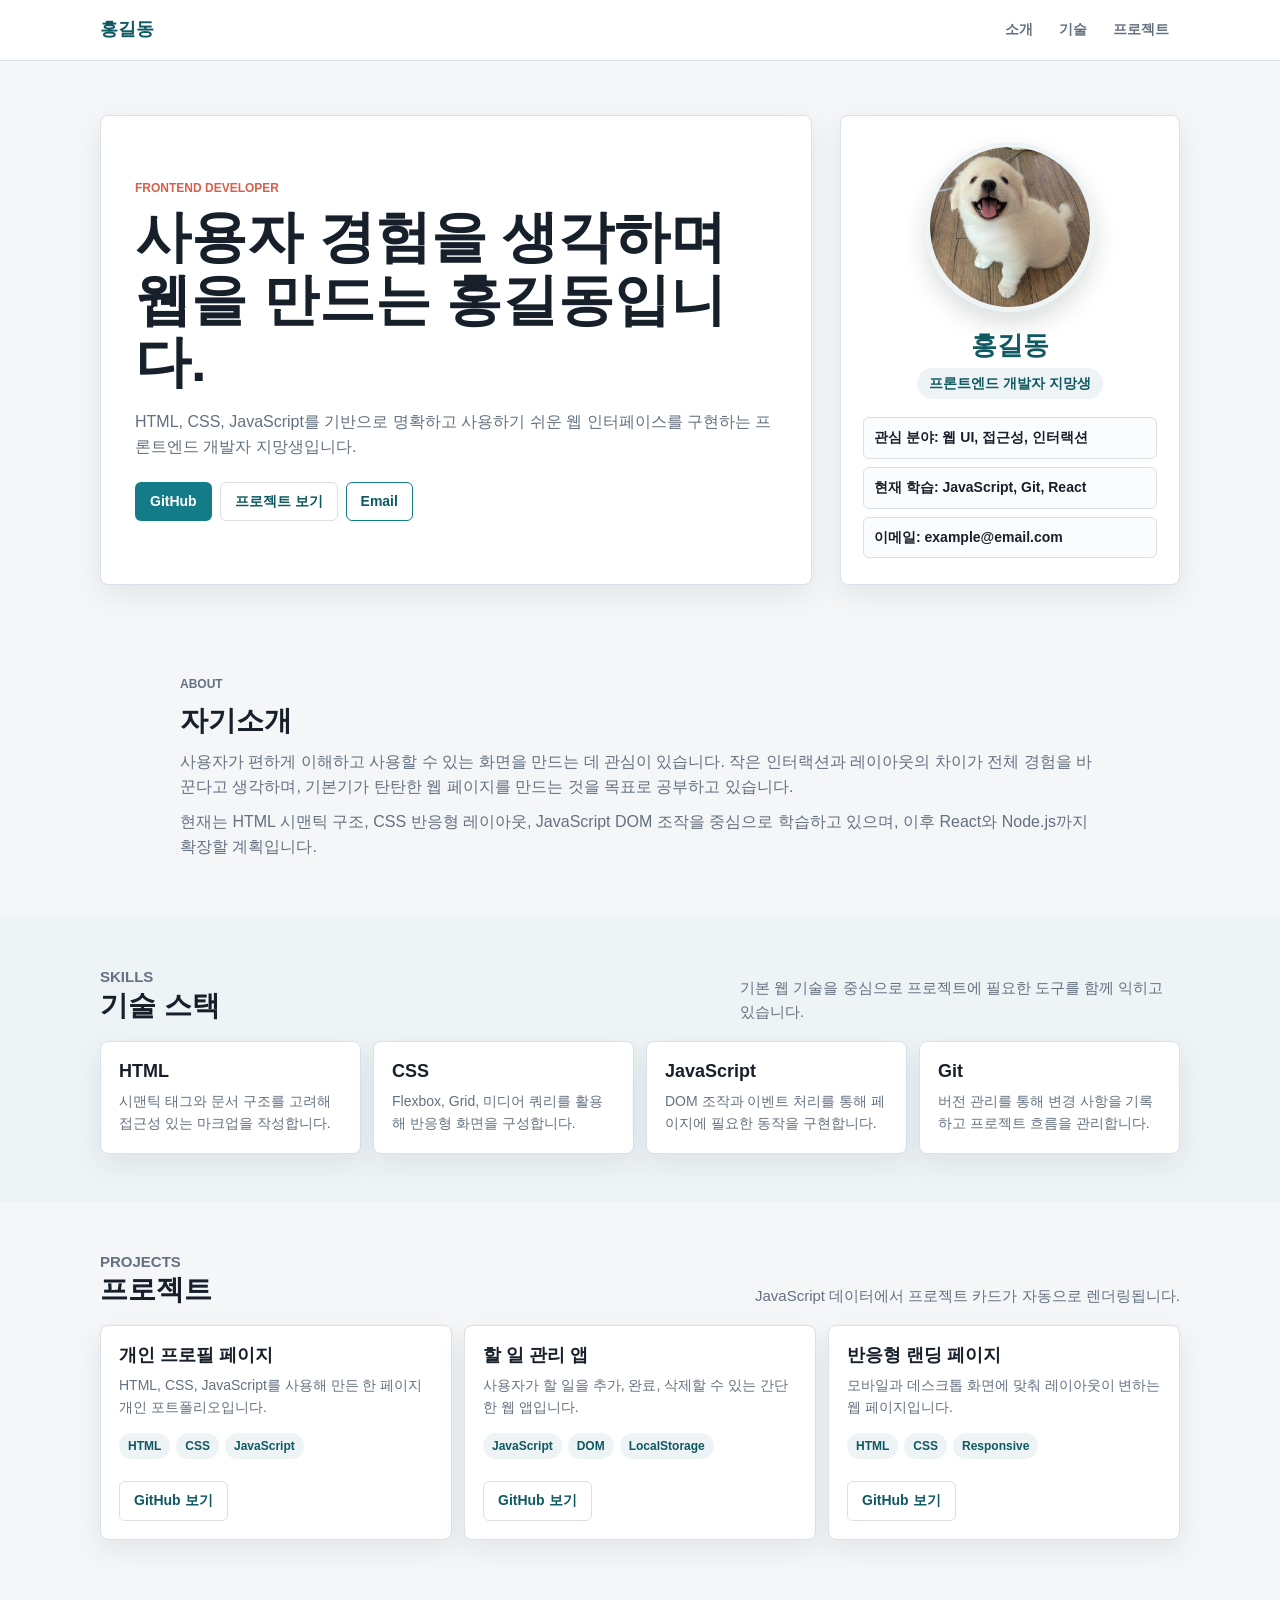
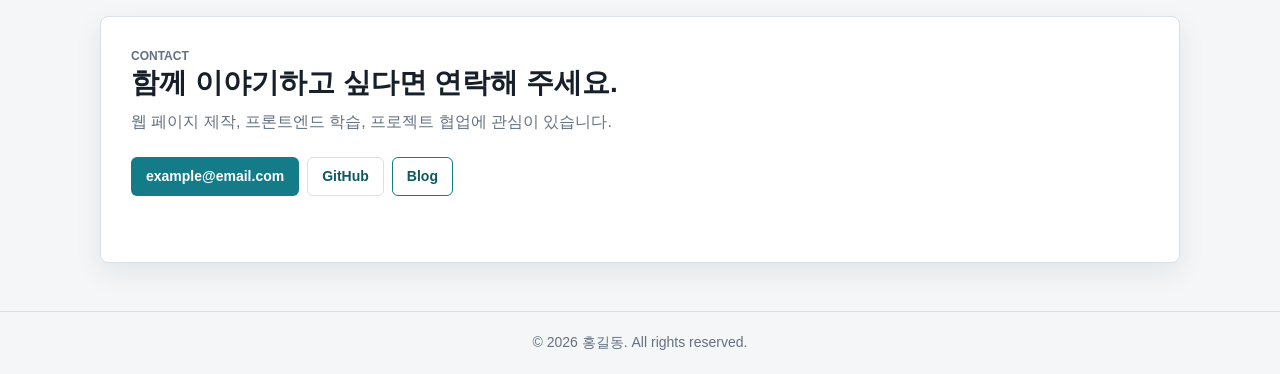
==== index.html @ 6e8247d8 "Move frontend files to root for GitHub Pages" ====
<!DOCTYPE html>
<html lang="ko">
  <head>
    <meta charset="UTF-8" />
    <meta name="viewport" content="width=device-width, initial-scale=1.0" />
    <title>홍길동 | 개인 프로필</title>
    <link rel="stylesheet" href="css/style.css" />
  </head>
  <body>
    <header class="site-header">
      <div class="container header-inner">
        <a class="logo" href="index.html" aria-label="홈으로 이동">홍길동</a>
        <button class="menu-toggle" type="button" aria-label="메뉴 열기" aria-expanded="false">
          <span></span>
          <span></span>
          <span></span>
        </button>
        <nav class="site-nav" aria-label="주요 메뉴">
          <a href="about.html">소개</a>
          <a href="skills.html">기술</a>
          <a href="projects.html">프로젝트</a>
        </nav>
      </div>
    </header>

    <main id="home">
      <section class="hero section">
        <div class="container hero-grid">
          <div class="hero-content">
            <p class="eyebrow">Frontend Developer</p>
            <h1>사용자 경험을 생각하며 웹을 만드는 홍길동입니다.</h1>
            <p class="hero-description">
              HTML, CSS, JavaScript를 기반으로 명확하고 사용하기 쉬운 웹 인터페이스를 구현하는
              프론트엔드 개발자 지망생입니다.
            </p>
            <div class="hero-actions">
              <a class="button primary" href="https://github.com/example" target="_blank" rel="noreferrer">GitHub</a>
              <a class="button secondary" href="projects.html">프로젝트 보기</a>
              <a class="button ghost" href="mailto:example@email.com">Email</a>
            </div>
          </div>

          <div class="profile-card" aria-label="프로필 요약">
            <img class="profile-image" src="assets/images/images.jfif" alt="홍길동 프로필 사진" />
            <h2>홍길동</h2>
            <p>프론트엔드 개발자 지망생</p>
            <ul class="profile-meta">
              <li>관심 분야: 웹 UI, 접근성, 인터랙션</li>
              <li>현재 학습: JavaScript, Git, React</li>
              <li>이메일: example@email.com</li>
            </ul>
          </div>
        </div>
      </section>

      <section id="about" class="section">
        <div class="container narrow">
          <p class="section-label">About</p>
          <h2>자기소개</h2>
          <p>
            사용자가 편하게 이해하고 사용할 수 있는 화면을 만드는 데 관심이 있습니다. 작은
            인터랙션과 레이아웃의 차이가 전체 경험을 바꾼다고 생각하며, 기본기가 탄탄한 웹
            페이지를 만드는 것을 목표로 공부하고 있습니다.
          </p>
          <p>
            현재는 HTML 시맨틱 구조, CSS 반응형 레이아웃, JavaScript DOM 조작을 중심으로
            학습하고 있으며, 이후 React와 Node.js까지 확장할 계획입니다.
          </p>
        </div>
      </section>

      <section id="skills" class="section muted">
        <div class="container">
          <div class="section-heading">
            <div>
              <p class="section-label">Skills</p>
              <h2>기술 스택</h2>
            </div>
            <p>기본 웹 기술을 중심으로 프로젝트에 필요한 도구를 함께 익히고 있습니다.</p>
          </div>
          <div class="skill-grid">
            <article class="skill-card">
              <h3>HTML</h3>
              <p>시맨틱 태그와 문서 구조를 고려해 접근성 있는 마크업을 작성합니다.</p>
            </article>
            <article class="skill-card">
              <h3>CSS</h3>
              <p>Flexbox, Grid, 미디어 쿼리를 활용해 반응형 화면을 구성합니다.</p>
            </article>
            <article class="skill-card">
              <h3>JavaScript</h3>
              <p>DOM 조작과 이벤트 처리를 통해 페이지에 필요한 동작을 구현합니다.</p>
            </article>
            <article class="skill-card">
              <h3>Git</h3>
              <p>버전 관리를 통해 변경 사항을 기록하고 프로젝트 흐름을 관리합니다.</p>
            </article>
          </div>
        </div>
      </section>

      <section id="projects" class="section">
        <div class="container">
          <div class="section-heading">
            <div>
              <p class="section-label">Projects</p>
              <h2>프로젝트</h2>
            </div>
            <p>JavaScript 데이터에서 프로젝트 카드가 자동으로 렌더링됩니다.</p>
          </div>
          <div id="project-list" class="project-grid" aria-live="polite"></div>
        </div>
      </section>

      <section id="contact" class="section contact-section">
        <div class="container contact-box">
          <p class="section-label">Contact</p>
          <h2>함께 이야기하고 싶다면 연락해 주세요.</h2>
          <p>웹 페이지 제작, 프론트엔드 학습, 프로젝트 협업에 관심이 있습니다.</p>
          <div class="contact-actions">
            <a class="button primary" href="mailto:example@email.com" data-contact="email">example@email.com</a>
            <a class="button secondary" href="https://github.com/example" target="_blank" rel="noreferrer">GitHub</a>
            <a class="button ghost" href="https://example.com" target="_blank" rel="noreferrer">Blog</a>
          </div>
          <p id="contact-message" class="contact-message" role="status"></p>
        </div>
      </section>
    </main>

    <footer class="site-footer">
      <div class="container">
        <p>&copy; 2026 홍길동. All rights reserved.</p>
      </div>
    </footer>

    <script src="js/main.js"></script>
  </body>
</html>
---- css/style.css ----
:root {
  --bg: #f4f6f8;
  --surface: #ffffff;
  --surface-soft: #eef3f6;
  --text: #17202a;
  --muted: #647180;
  --line: #d9e0e7;
  --primary: #147c89;
  --primary-dark: #0f5962;
  --accent: #d85f49;
  --shadow: 0 10px 28px rgba(23, 32, 42, 0.08);
}

* {
  box-sizing: border-box;
}

html {
  scroll-behavior: smooth;
}

body {
  margin: 0;
  background: var(--bg);
  color: var(--text);
  font-family: Arial, "Noto Sans KR", sans-serif;
  line-height: 1.55;
}

a {
  color: inherit;
  text-decoration: none;
}

img {
  display: block;
  max-width: 100%;
}

h1,
h2,
h3,
p {
  margin-top: 0;
  overflow-wrap: break-word;
}

.container {
  width: min(1080px, calc(100% - 32px));
  margin: 0 auto;
}

.narrow {
  max-width: 920px;
}

.section {
  padding: 48px 0;
  scroll-margin-top: 76px;
}

.site-header {
  position: sticky;
  top: 0;
  z-index: 10;
  background: rgba(255, 255, 255, 0.95);
  border-bottom: 1px solid var(--line);
  backdrop-filter: blur(12px);
}

.header-inner {
  display: flex;
  align-items: center;
  justify-content: space-between;
  min-height: 60px;
}

.logo {
  color: var(--primary-dark);
  font-size: 18px;
  font-weight: 900;
}

.site-nav {
  display: flex;
  align-items: center;
  gap: 4px;
}

.site-nav a {
  border-radius: 6px;
  color: var(--muted);
  font-size: 14px;
  font-weight: 800;
  padding: 8px 11px;
  transition: background 0.2s ease, color 0.2s ease;
}

.site-nav a:hover,
.site-nav a:focus-visible,
.site-nav a.active {
  background: var(--surface-soft);
  color: var(--primary-dark);
}

.menu-toggle {
  display: none;
  width: 38px;
  height: 38px;
  border: 1px solid var(--line);
  border-radius: 6px;
  background: var(--surface);
  cursor: pointer;
}

.menu-toggle span {
  display: block;
  width: 18px;
  height: 2px;
  margin: 4px auto;
  background: var(--text);
}

.hero {
  padding: 54px 0 42px;
}

.page-hero {
  padding: 42px 0 28px;
}

.hero-grid {
  display: grid;
  grid-template-columns: minmax(0, 1.35fr) 340px;
  gap: 28px;
  align-items: stretch;
}

.hero-content,
.profile-card,
.skill-card,
.project-card,
.contact-box {
  background: var(--surface);
  border: 1px solid var(--line);
  border-radius: 8px;
  box-shadow: var(--shadow);
}

.hero-content {
  display: flex;
  flex-direction: column;
  justify-content: center;
  padding: 34px;
}

.page-grid {
  display: grid;
  grid-template-columns: minmax(0, 1fr) 320px;
  gap: 20px;
  align-items: stretch;
}

.page-panel {
  background: var(--surface);
  border: 1px solid var(--line);
  border-radius: 8px;
  box-shadow: var(--shadow);
  padding: 30px;
}

.page-panel h1 {
  max-width: 820px;
}

.page-panel p:last-child {
  margin-bottom: 0;
  color: var(--muted);
}

.eyebrow,
.section-label {
  margin-bottom: 8px;
  color: var(--accent);
  font-size: 12px;
  font-weight: 900;
  letter-spacing: 0;
  text-transform: uppercase;
}

h1 {
  max-width: 720px;
  margin-bottom: 16px;
  font-size: clamp(34px, 5vw, 56px);
  line-height: 1.12;
}

h2 {
  margin-bottom: 12px;
  font-size: 28px;
  line-height: 1.22;
}

h3 {
  margin-bottom: 8px;
  font-size: 18px;
  line-height: 1.3;
}

.hero-description {
  max-width: 680px;
  margin-bottom: 0;
  color: var(--muted);
  font-size: 16px;
}

.hero-actions,
.contact-actions {
  display: flex;
  flex-wrap: wrap;
  gap: 8px;
  margin-top: 22px;
}

.button {
  display: inline-flex;
  align-items: center;
  justify-content: center;
  min-height: 38px;
  border: 1px solid transparent;
  border-radius: 6px;
  font-size: 14px;
  font-weight: 900;
  padding: 8px 14px;
  transition: transform 0.2s ease, background 0.2s ease, border-color 0.2s ease;
}

.button:hover,
.button:focus-visible {
  transform: translateY(-1px);
}

.button.primary {
  background: var(--primary);
  color: #ffffff;
}

.button.primary:hover,
.button.primary:focus-visible {
  background: var(--primary-dark);
}

.button.secondary {
  background: var(--surface);
  border-color: var(--line);
  color: var(--primary-dark);
}

.button.ghost {
  background: transparent;
  border-color: var(--primary);
  color: var(--primary-dark);
}

.profile-card {
  display: flex;
  flex-direction: column;
  align-items: center;
  justify-content: center;
  padding: 26px 22px;
  text-align: center;
}

.profile-image {
  width: 170px;
  height: 170px;
  margin: 0 auto 18px;
  border: 5px solid var(--surface-soft);
  border-radius: 50%;
  box-shadow: 0 12px 24px rgba(23, 32, 42, 0.15);
  object-fit: cover;
}

.profile-card h2 {
  margin-bottom: 6px;
  color: var(--primary-dark);
  font-size: 26px;
}

.profile-card > p {
  display: inline-flex;
  align-items: center;
  justify-content: center;
  min-height: 30px;
  margin-bottom: 18px;
  border-radius: 999px;
  background: var(--surface-soft);
  color: var(--primary-dark);
  font-size: 14px;
  font-weight: 900;
  padding: 5px 12px;
}

.profile-meta {
  display: grid;
  width: 100%;
  gap: 8px;
  margin: 0;
  padding: 0;
  list-style: none;
  text-align: left;
}

.profile-meta li {
  border: 1px solid var(--line);
  border-radius: 6px;
  background: #fbfcfd;
  color: var(--text);
  font-size: 14px;
  font-weight: 700;
  padding: 9px 10px;
}

.narrow p,
.skill-card p,
.project-card p,
.section-heading p,
.contact-box p {
  color: var(--muted);
}

.narrow p {
  margin-bottom: 10px;
}

.muted {
  background: var(--surface-soft);
}

.section-heading {
  display: flex;
  align-items: end;
  justify-content: space-between;
  gap: 20px;
  margin-bottom: 18px;
}

.section-heading h2 {
  margin-bottom: 0;
}

.section-heading p {
  max-width: 440px;
  margin-bottom: 0;
  font-size: 15px;
}

.skill-grid,
.project-grid {
  display: grid;
  gap: 12px;
}

.content-list {
  display: grid;
  gap: 12px;
}

.skill-grid {
  grid-template-columns: repeat(4, minmax(0, 1fr));
}

.project-grid {
  grid-template-columns: repeat(3, minmax(0, 1fr));
}

.skill-card,
.project-card {
  padding: 18px;
  transition: transform 0.2s ease, border-color 0.2s ease;
}

.skill-card:hover,
.project-card:hover {
  border-color: rgba(20, 124, 137, 0.42);
  transform: translateY(-2px);
}

.skill-card p,
.project-card p {
  margin-bottom: 0;
  font-size: 14px;
}

.project-card {
  display: flex;
  flex-direction: column;
  min-height: 215px;
}

.project-tags {
  display: flex;
  flex-wrap: wrap;
  gap: 6px;
  margin: 14px 0 18px;
  padding: 0;
  list-style: none;
}

.project-tags li {
  border-radius: 999px;
  background: var(--surface-soft);
  color: var(--primary-dark);
  font-size: 12px;
  font-weight: 900;
  padding: 4px 9px;
}

.project-card .button {
  align-self: flex-start;
  margin-top: auto;
}

.contact-section {
  padding-top: 28px;
}

.contact-box {
  padding: 30px;
}

.contact-box h2 {
  max-width: 720px;
  margin-bottom: 10px;
}

.contact-box p {
  margin-bottom: 0;
}

.contact-message {
  min-height: 22px;
  margin: 14px 0 0;
  color: var(--primary-dark);
  font-weight: 900;
}

.site-footer {
  border-top: 1px solid var(--line);
  padding: 20px 0;
  color: var(--muted);
  font-size: 14px;
  text-align: center;
}

.site-footer p {
  margin-bottom: 0;
}

@media (max-width: 900px) {
  .section {
    padding: 38px 0;
  }

  .hero {
    padding: 40px 0 34px;
  }

  .hero-grid {
    grid-template-columns: 1fr;
  }

  .page-grid {
    grid-template-columns: 1fr;
  }

  .hero-content {
    padding: 28px;
  }

  .section-heading {
    display: block;
  }

  .section-heading p {
    margin-top: 6px;
  }

  .skill-grid,
  .project-grid {
    grid-template-columns: repeat(2, minmax(0, 1fr));
  }
}

@media (max-width: 680px) {
  .container {
    width: min(100% - 24px, 1080px);
  }

  .header-inner {
    min-height: 56px;
  }

  .menu-toggle {
    display: block;
  }

  .site-nav {
    position: absolute;
    top: 56px;
    right: 12px;
    left: 12px;
    display: none;
    flex-direction: column;
    align-items: stretch;
    gap: 3px;
    padding: 8px;
    background: var(--surface);
    border: 1px solid var(--line);
    border-radius: 8px;
    box-shadow: var(--shadow);
  }

  .site-nav.is-open {
    display: flex;
  }

  .site-nav a {
    padding: 10px;
  }

  .section {
    padding: 32px 0;
    scroll-margin-top: 64px;
  }

  .hero {
    padding: 28px 0;
  }

  .page-hero {
    padding: 26px 0 18px;
  }

  .hero-content,
  .page-panel,
  .profile-card,
  .contact-box {
    padding: 22px;
  }

  h1 {
    font-size: 34px;
  }

  h2 {
    font-size: 24px;
  }

  .hero-description {
    font-size: 15px;
  }

  .profile-image {
    width: 148px;
    height: 148px;
  }

  .skill-grid,
  .project-grid {
    grid-template-columns: 1fr;
  }

  .button {
    width: 100%;
  }
}
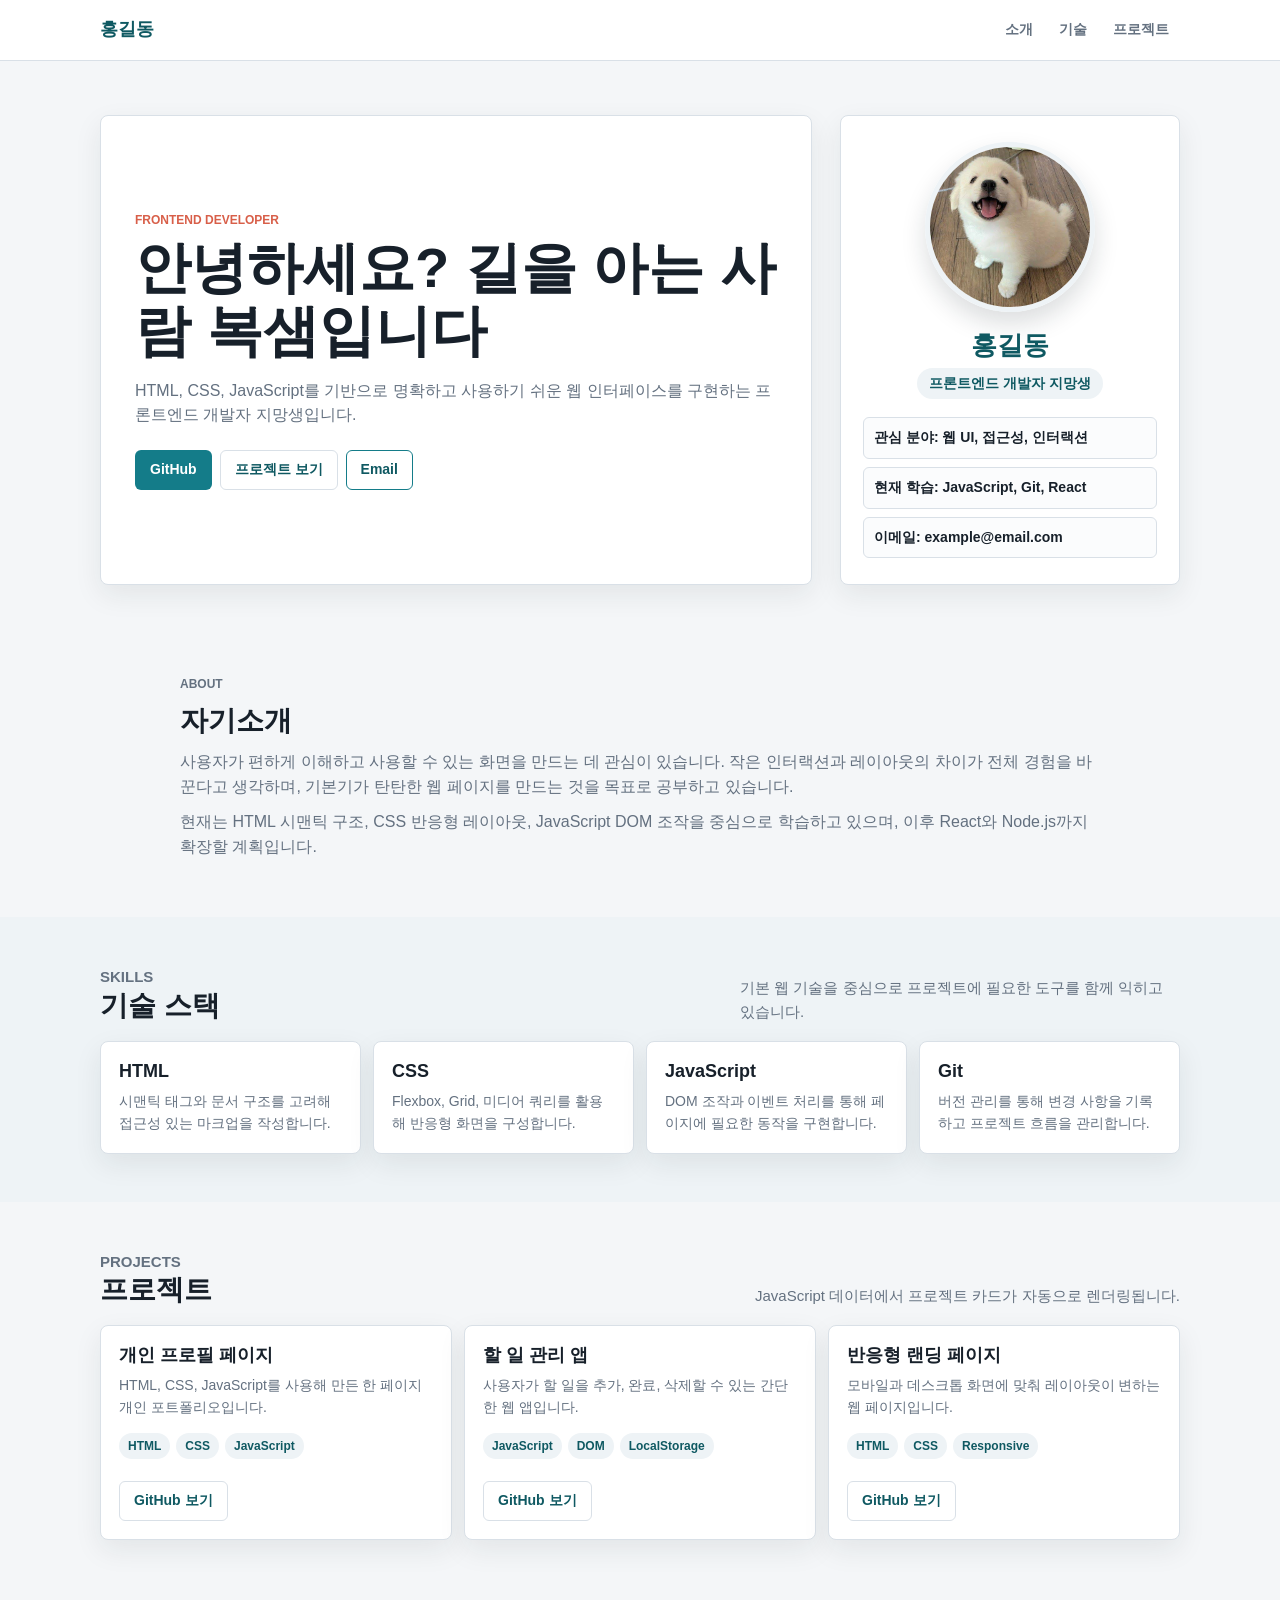
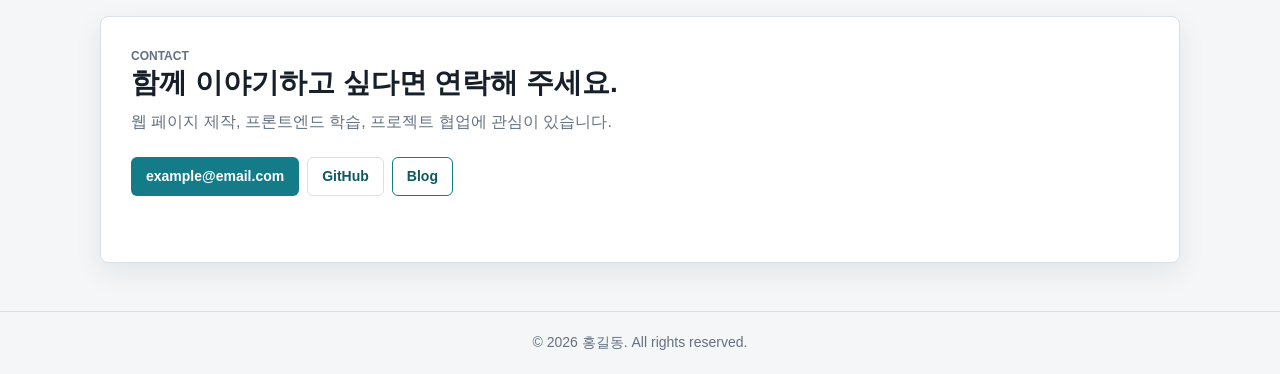
==== commit 866473b0: "Update intro text to '안녕하세요? 길을 아는 사람 복샘입니다'" ====
--- a/index.html
+++ b/index.html
@@ -28,7 +28,7 @@
         <div class="container hero-grid">
           <div class="hero-content">
             <p class="eyebrow">Frontend Developer</p>
-            <h1>사용자 경험을 생각하며 웹을 만드는 홍길동입니다.</h1>
+            <h1>안녕하세요? 길을 아는 사람 복샘입니다</h1>
             <p class="hero-description">
               HTML, CSS, JavaScript를 기반으로 명확하고 사용하기 쉬운 웹 인터페이스를 구현하는
               프론트엔드 개발자 지망생입니다.
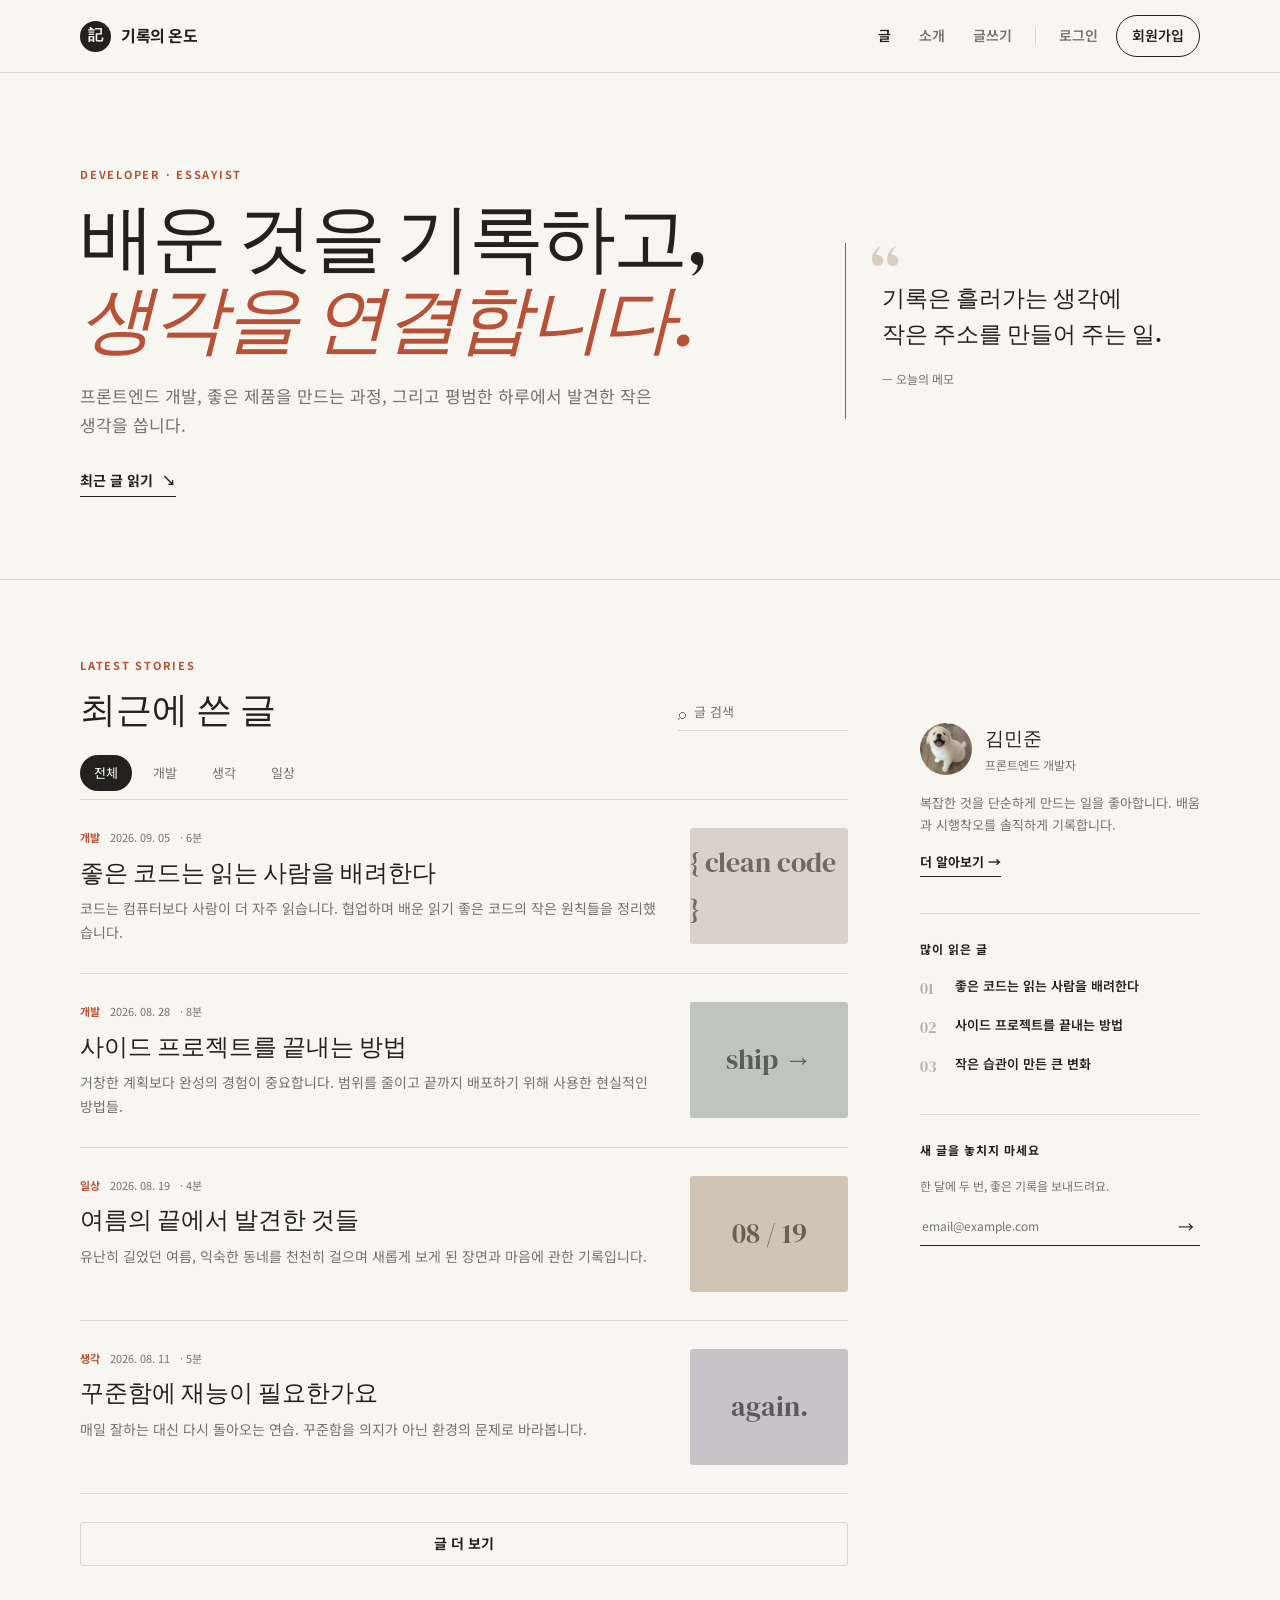
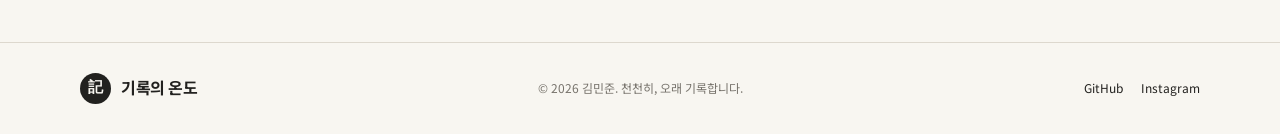
==== commit cad0a276: "로그인 상태에 따른 네비게이션 버튼(로그아웃/프로필) 전환 및 프로필 페이지 연동" ====
--- a/index.html
+++ b/index.html
@@ -1,138 +1,47 @@
 <!DOCTYPE html>
 <html lang="ko">
-  <head>
-    <meta charset="UTF-8" />
-    <meta name="viewport" content="width=device-width, initial-scale=1.0" />
-    <title>홍길동 | 개인 프로필</title>
-    <link rel="stylesheet" href="css/style.css" />
-  </head>
-  <body>
-    <header class="site-header">
-      <div class="container header-inner">
-        <a class="logo" href="index.html" aria-label="홈으로 이동">홍길동</a>
-        <button class="menu-toggle" type="button" aria-label="메뉴 열기" aria-expanded="false">
-          <span></span>
-          <span></span>
-          <span></span>
-        </button>
-        <nav class="site-nav" aria-label="주요 메뉴">
-          <a href="about.html">소개</a>
-          <a href="skills.html">기술</a>
-          <a href="projects.html">프로젝트</a>
-        </nav>
+<head>
+  <meta charset="UTF-8" />
+  <meta name="viewport" content="width=device-width, initial-scale=1.0" />
+  <meta name="description" content="개발과 일상의 발견을 기록하는 민준의 개인 블로그" />
+  <title>기록의 온도 — 민준의 블로그</title>
+  <link rel="stylesheet" href="css/style.css" />
+</head>
+<body data-page="posts">
+  <header class="site-header">
+    <div class="container header-inner">
+      <a class="brand" href="index.html" aria-label="기록의 온도 홈"><span class="brand-mark">記</span><span>기록의 온도</span></a>
+      <button class="menu-toggle" type="button" aria-label="메뉴 열기" aria-expanded="false"><span></span><span></span><span></span></button>
+      <nav class="site-nav" aria-label="주요 메뉴">
+        <a class="active" href="index.html">글</a><a href="profile.html">소개</a><a href="write.html">글쓰기</a>
+        <span class="nav-divider" aria-hidden="true"></span><a href="login.html" class="nav-login">로그인</a><a class="nav-cta nav-signup" href="signup.html">회원가입</a>
+      </nav>
+    </div>
+  </header>
+  <main>
+    <section class="blog-hero">
+      <div class="container hero-layout">
+        <div><p class="eyebrow">DEVELOPER · ESSAYIST</p><h1>배운 것을 기록하고,<br /><em>생각을 연결합니다.</em></h1><p class="hero-description">프론트엔드 개발, 좋은 제품을 만드는 과정, 그리고 평범한 하루에서 발견한 작은 생각을 씁니다.</p><a class="text-link" href="#latest">최근 글 읽기 <span aria-hidden="true">↘</span></a></div>
+        <blockquote class="hero-note"><span class="quote-mark">“</span><p>기록은 흘러가는 생각에<br />작은 주소를 만들어 주는 일.</p><footer>— 오늘의 메모</footer></blockquote>
       </div>
-    </header>
-
-    <main id="home">
-      <section class="hero section">
-        <div class="container hero-grid">
-          <div class="hero-content">
-            <p class="eyebrow">Frontend Developer</p>
-            <h1>안녕하세요? 길을 아는 사람 복샘입니다</h1>
-            <p class="hero-description">
-              HTML, CSS, JavaScript를 기반으로 명확하고 사용하기 쉬운 웹 인터페이스를 구현하는
-              프론트엔드 개발자 지망생입니다.
-            </p>
-            <div class="hero-actions">
-              <a class="button primary" href="https://github.com/example" target="_blank" rel="noreferrer">GitHub</a>
-              <a class="button secondary" href="projects.html">프로젝트 보기</a>
-              <a class="button ghost" href="mailto:example@email.com">Email</a>
-            </div>
-          </div>
-
-          <div class="profile-card" aria-label="프로필 요약">
-            <img class="profile-image" src="assets/images/images.jfif" alt="홍길동 프로필 사진" />
-            <h2>홍길동</h2>
-            <p>프론트엔드 개발자 지망생</p>
-            <ul class="profile-meta">
-              <li>관심 분야: 웹 UI, 접근성, 인터랙션</li>
-              <li>현재 학습: JavaScript, Git, React</li>
-              <li>이메일: example@email.com</li>
-            </ul>
-          </div>
+    </section>
+    <section class="section" id="latest">
+      <div class="container content-layout">
+        <div class="content-main">
+          <div class="section-heading"><div><p class="eyebrow">LATEST STORIES</p><h2>최근에 쓴 글</h2></div><label class="search-box"><span class="sr-only">글 검색</span><span aria-hidden="true">⌕</span><input id="post-search" type="search" placeholder="글 검색" /></label></div>
+          <div class="category-tabs" role="tablist" aria-label="카테고리 필터"><button class="is-active" type="button" data-filter="all">전체</button><button type="button" data-filter="개발">개발</button><button type="button" data-filter="생각">생각</button><button type="button" data-filter="일상">일상</button></div>
+          <div id="post-list" class="post-list" aria-live="polite"></div><p id="empty-state" class="empty-state" hidden>조건에 맞는 글이 없습니다.</p><button id="load-more" class="button secondary wide" type="button">글 더 보기</button>
         </div>
-      </section>
-
-      <section id="about" class="section">
-        <div class="container narrow">
-          <p class="section-label">About</p>
-          <h2>자기소개</h2>
-          <p>
-            사용자가 편하게 이해하고 사용할 수 있는 화면을 만드는 데 관심이 있습니다. 작은
-            인터랙션과 레이아웃의 차이가 전체 경험을 바꾼다고 생각하며, 기본기가 탄탄한 웹
-            페이지를 만드는 것을 목표로 공부하고 있습니다.
-          </p>
-          <p>
-            현재는 HTML 시맨틱 구조, CSS 반응형 레이아웃, JavaScript DOM 조작을 중심으로
-            학습하고 있으며, 이후 React와 Node.js까지 확장할 계획입니다.
-          </p>
-        </div>
-      </section>
-
-      <section id="skills" class="section muted">
-        <div class="container">
-          <div class="section-heading">
-            <div>
-              <p class="section-label">Skills</p>
-              <h2>기술 스택</h2>
-            </div>
-            <p>기본 웹 기술을 중심으로 프로젝트에 필요한 도구를 함께 익히고 있습니다.</p>
-          </div>
-          <div class="skill-grid">
-            <article class="skill-card">
-              <h3>HTML</h3>
-              <p>시맨틱 태그와 문서 구조를 고려해 접근성 있는 마크업을 작성합니다.</p>
-            </article>
-            <article class="skill-card">
-              <h3>CSS</h3>
-              <p>Flexbox, Grid, 미디어 쿼리를 활용해 반응형 화면을 구성합니다.</p>
-            </article>
-            <article class="skill-card">
-              <h3>JavaScript</h3>
-              <p>DOM 조작과 이벤트 처리를 통해 페이지에 필요한 동작을 구현합니다.</p>
-            </article>
-            <article class="skill-card">
-              <h3>Git</h3>
-              <p>버전 관리를 통해 변경 사항을 기록하고 프로젝트 흐름을 관리합니다.</p>
-            </article>
-          </div>
-        </div>
-      </section>
-
-      <section id="projects" class="section">
-        <div class="container">
-          <div class="section-heading">
-            <div>
-              <p class="section-label">Projects</p>
-              <h2>프로젝트</h2>
-            </div>
-            <p>JavaScript 데이터에서 프로젝트 카드가 자동으로 렌더링됩니다.</p>
-          </div>
-          <div id="project-list" class="project-grid" aria-live="polite"></div>
-        </div>
-      </section>
-
-      <section id="contact" class="section contact-section">
-        <div class="container contact-box">
-          <p class="section-label">Contact</p>
-          <h2>함께 이야기하고 싶다면 연락해 주세요.</h2>
-          <p>웹 페이지 제작, 프론트엔드 학습, 프로젝트 협업에 관심이 있습니다.</p>
-          <div class="contact-actions">
-            <a class="button primary" href="mailto:example@email.com" data-contact="email">example@email.com</a>
-            <a class="button secondary" href="https://github.com/example" target="_blank" rel="noreferrer">GitHub</a>
-            <a class="button ghost" href="https://example.com" target="_blank" rel="noreferrer">Blog</a>
-          </div>
-          <p id="contact-message" class="contact-message" role="status"></p>
-        </div>
-      </section>
-    </main>
-
-    <footer class="site-footer">
-      <div class="container">
-        <p>&copy; 2026 홍길동. All rights reserved.</p>
+        <aside class="sidebar" aria-label="블로그 정보">
+          <div class="author-mini"><img src="assets/images/images.jfif" alt="김민준 프로필" /><div><strong>김민준</strong><p>프론트엔드 개발자</p></div></div>
+          <p class="sidebar-copy">복잡한 것을 단순하게 만드는 일을 좋아합니다. 배움과 시행착오를 솔직하게 기록합니다.</p><a class="text-link small" href="profile.html">더 알아보기 →</a>
+          <div class="sidebar-block"><p class="sidebar-title">많이 읽은 글</p><ol class="popular-list"><li><span>01</span><a href="post-detail.html">좋은 코드는 읽는 사람을 배려한다</a></li><li><span>02</span><a href="post-detail.html">사이드 프로젝트를 끝내는 방법</a></li><li><span>03</span><a href="post-detail.html">작은 습관이 만든 큰 변화</a></li></ol></div>
+          <div class="newsletter"><p class="sidebar-title">새 글을 놓치지 마세요</p><p>한 달에 두 번, 좋은 기록을 보내드려요.</p><form class="inline-form" data-demo-form data-message="구독 신청이 완료되었습니다."><label class="sr-only" for="subscribe-email">이메일</label><input id="subscribe-email" type="email" placeholder="email@example.com" required /><button type="submit" aria-label="구독 신청">→</button></form><p class="form-status" role="status"></p></div>
+        </aside>
       </div>
-    </footer>
-
-    <script src="js/main.js"></script>
-  </body>
+    </section>
+  </main>
+  <footer class="site-footer"><div class="container footer-inner"><a class="brand" href="index.html"><span class="brand-mark">記</span><span>기록의 온도</span></a><p>© 2026 김민준. 천천히, 오래 기록합니다.</p><div><a href="#">GitHub</a><a href="#">Instagram</a></div></div></footer>
+  <script src="js/main.js"></script>
+</body>
 </html>
--- a/css/style.css
+++ b/css/style.css
@@ -1,577 +1,32 @@
-:root {
-  --bg: #f4f6f8;
-  --surface: #ffffff;
-  --surface-soft: #eef3f6;
-  --text: #17202a;
-  --muted: #647180;
-  --line: #d9e0e7;
-  --primary: #147c89;
-  --primary-dark: #0f5962;
-  --accent: #d85f49;
-  --shadow: 0 10px 28px rgba(23, 32, 42, 0.08);
-}
-
-* {
-  box-sizing: border-box;
-}
-
-html {
-  scroll-behavior: smooth;
-}
-
-body {
-  margin: 0;
-  background: var(--bg);
-  color: var(--text);
-  font-family: Arial, "Noto Sans KR", sans-serif;
-  line-height: 1.55;
-}
-
-a {
-  color: inherit;
-  text-decoration: none;
-}
-
-img {
-  display: block;
-  max-width: 100%;
-}
-
-h1,
-h2,
-h3,
-p {
-  margin-top: 0;
-  overflow-wrap: break-word;
-}
-
-.container {
-  width: min(1080px, calc(100% - 32px));
-  margin: 0 auto;
-}
-
-.narrow {
-  max-width: 920px;
-}
-
-.section {
-  padding: 48px 0;
-  scroll-margin-top: 76px;
-}
-
-.site-header {
-  position: sticky;
-  top: 0;
-  z-index: 10;
-  background: rgba(255, 255, 255, 0.95);
-  border-bottom: 1px solid var(--line);
-  backdrop-filter: blur(12px);
-}
-
-.header-inner {
-  display: flex;
-  align-items: center;
-  justify-content: space-between;
-  min-height: 60px;
-}
-
-.logo {
-  color: var(--primary-dark);
-  font-size: 18px;
-  font-weight: 900;
-}
-
-.site-nav {
-  display: flex;
-  align-items: center;
-  gap: 4px;
-}
-
-.site-nav a {
-  border-radius: 6px;
-  color: var(--muted);
-  font-size: 14px;
-  font-weight: 800;
-  padding: 8px 11px;
-  transition: background 0.2s ease, color 0.2s ease;
-}
-
-.site-nav a:hover,
-.site-nav a:focus-visible,
-.site-nav a.active {
-  background: var(--surface-soft);
-  color: var(--primary-dark);
-}
-
-.menu-toggle {
-  display: none;
-  width: 38px;
-  height: 38px;
-  border: 1px solid var(--line);
-  border-radius: 6px;
-  background: var(--surface);
-  cursor: pointer;
-}
-
-.menu-toggle span {
-  display: block;
-  width: 18px;
-  height: 2px;
-  margin: 4px auto;
-  background: var(--text);
-}
-
-.hero {
-  padding: 54px 0 42px;
-}
-
-.page-hero {
-  padding: 42px 0 28px;
-}
-
-.hero-grid {
-  display: grid;
-  grid-template-columns: minmax(0, 1.35fr) 340px;
-  gap: 28px;
-  align-items: stretch;
-}
-
-.hero-content,
-.profile-card,
-.skill-card,
-.project-card,
-.contact-box {
-  background: var(--surface);
-  border: 1px solid var(--line);
-  border-radius: 8px;
-  box-shadow: var(--shadow);
-}
-
-.hero-content {
-  display: flex;
-  flex-direction: column;
-  justify-content: center;
-  padding: 34px;
-}
-
-.page-grid {
-  display: grid;
-  grid-template-columns: minmax(0, 1fr) 320px;
-  gap: 20px;
-  align-items: stretch;
-}
-
-.page-panel {
-  background: var(--surface);
-  border: 1px solid var(--line);
-  border-radius: 8px;
-  box-shadow: var(--shadow);
-  padding: 30px;
-}
-
-.page-panel h1 {
-  max-width: 820px;
-}
-
-.page-panel p:last-child {
-  margin-bottom: 0;
-  color: var(--muted);
-}
-
-.eyebrow,
-.section-label {
-  margin-bottom: 8px;
-  color: var(--accent);
-  font-size: 12px;
-  font-weight: 900;
-  letter-spacing: 0;
-  text-transform: uppercase;
-}
-
-h1 {
-  max-width: 720px;
-  margin-bottom: 16px;
-  font-size: clamp(34px, 5vw, 56px);
-  line-height: 1.12;
-}
-
-h2 {
-  margin-bottom: 12px;
-  font-size: 28px;
-  line-height: 1.22;
-}
-
-h3 {
-  margin-bottom: 8px;
-  font-size: 18px;
-  line-height: 1.3;
-}
-
-.hero-description {
-  max-width: 680px;
-  margin-bottom: 0;
-  color: var(--muted);
-  font-size: 16px;
-}
-
-.hero-actions,
-.contact-actions {
-  display: flex;
-  flex-wrap: wrap;
-  gap: 8px;
-  margin-top: 22px;
-}
-
-.button {
-  display: inline-flex;
-  align-items: center;
-  justify-content: center;
-  min-height: 38px;
-  border: 1px solid transparent;
-  border-radius: 6px;
-  font-size: 14px;
-  font-weight: 900;
-  padding: 8px 14px;
-  transition: transform 0.2s ease, background 0.2s ease, border-color 0.2s ease;
-}
-
-.button:hover,
-.button:focus-visible {
-  transform: translateY(-1px);
-}
-
-.button.primary {
-  background: var(--primary);
-  color: #ffffff;
-}
-
-.button.primary:hover,
-.button.primary:focus-visible {
-  background: var(--primary-dark);
-}
-
-.button.secondary {
-  background: var(--surface);
-  border-color: var(--line);
-  color: var(--primary-dark);
-}
-
-.button.ghost {
-  background: transparent;
-  border-color: var(--primary);
-  color: var(--primary-dark);
-}
-
-.profile-card {
-  display: flex;
-  flex-direction: column;
-  align-items: center;
-  justify-content: center;
-  padding: 26px 22px;
-  text-align: center;
-}
-
-.profile-image {
-  width: 170px;
-  height: 170px;
-  margin: 0 auto 18px;
-  border: 5px solid var(--surface-soft);
-  border-radius: 50%;
-  box-shadow: 0 12px 24px rgba(23, 32, 42, 0.15);
-  object-fit: cover;
-}
-
-.profile-card h2 {
-  margin-bottom: 6px;
-  color: var(--primary-dark);
-  font-size: 26px;
-}
-
-.profile-card > p {
-  display: inline-flex;
-  align-items: center;
-  justify-content: center;
-  min-height: 30px;
-  margin-bottom: 18px;
-  border-radius: 999px;
-  background: var(--surface-soft);
-  color: var(--primary-dark);
-  font-size: 14px;
-  font-weight: 900;
-  padding: 5px 12px;
-}
-
-.profile-meta {
-  display: grid;
-  width: 100%;
-  gap: 8px;
-  margin: 0;
-  padding: 0;
-  list-style: none;
-  text-align: left;
-}
-
-.profile-meta li {
-  border: 1px solid var(--line);
-  border-radius: 6px;
-  background: #fbfcfd;
-  color: var(--text);
-  font-size: 14px;
-  font-weight: 700;
-  padding: 9px 10px;
-}
-
-.narrow p,
-.skill-card p,
-.project-card p,
-.section-heading p,
-.contact-box p {
-  color: var(--muted);
-}
-
-.narrow p {
-  margin-bottom: 10px;
-}
-
-.muted {
-  background: var(--surface-soft);
-}
-
-.section-heading {
-  display: flex;
-  align-items: end;
-  justify-content: space-between;
-  gap: 20px;
-  margin-bottom: 18px;
-}
-
-.section-heading h2 {
-  margin-bottom: 0;
-}
-
-.section-heading p {
-  max-width: 440px;
-  margin-bottom: 0;
-  font-size: 15px;
-}
-
-.skill-grid,
-.project-grid {
-  display: grid;
-  gap: 12px;
-}
-
-.content-list {
-  display: grid;
-  gap: 12px;
-}
-
-.skill-grid {
-  grid-template-columns: repeat(4, minmax(0, 1fr));
-}
-
-.project-grid {
-  grid-template-columns: repeat(3, minmax(0, 1fr));
-}
-
-.skill-card,
-.project-card {
-  padding: 18px;
-  transition: transform 0.2s ease, border-color 0.2s ease;
-}
-
-.skill-card:hover,
-.project-card:hover {
-  border-color: rgba(20, 124, 137, 0.42);
-  transform: translateY(-2px);
-}
-
-.skill-card p,
-.project-card p {
-  margin-bottom: 0;
-  font-size: 14px;
-}
-
-.project-card {
-  display: flex;
-  flex-direction: column;
-  min-height: 215px;
-}
-
-.project-tags {
-  display: flex;
-  flex-wrap: wrap;
-  gap: 6px;
-  margin: 14px 0 18px;
-  padding: 0;
-  list-style: none;
-}
-
-.project-tags li {
-  border-radius: 999px;
-  background: var(--surface-soft);
-  color: var(--primary-dark);
-  font-size: 12px;
-  font-weight: 900;
-  padding: 4px 9px;
-}
-
-.project-card .button {
-  align-self: flex-start;
-  margin-top: auto;
-}
-
-.contact-section {
-  padding-top: 28px;
-}
-
-.contact-box {
-  padding: 30px;
-}
-
-.contact-box h2 {
-  max-width: 720px;
-  margin-bottom: 10px;
-}
-
-.contact-box p {
-  margin-bottom: 0;
-}
-
-.contact-message {
-  min-height: 22px;
-  margin: 14px 0 0;
-  color: var(--primary-dark);
-  font-weight: 900;
-}
-
-.site-footer {
-  border-top: 1px solid var(--line);
-  padding: 20px 0;
-  color: var(--muted);
-  font-size: 14px;
-  text-align: center;
-}
-
-.site-footer p {
-  margin-bottom: 0;
-}
-
-@media (max-width: 900px) {
-  .section {
-    padding: 38px 0;
-  }
-
-  .hero {
-    padding: 40px 0 34px;
-  }
-
-  .hero-grid {
-    grid-template-columns: 1fr;
-  }
-
-  .page-grid {
-    grid-template-columns: 1fr;
-  }
-
-  .hero-content {
-    padding: 28px;
-  }
-
-  .section-heading {
-    display: block;
-  }
-
-  .section-heading p {
-    margin-top: 6px;
-  }
-
-  .skill-grid,
-  .project-grid {
-    grid-template-columns: repeat(2, minmax(0, 1fr));
-  }
-}
-
-@media (max-width: 680px) {
-  .container {
-    width: min(100% - 24px, 1080px);
-  }
-
-  .header-inner {
-    min-height: 56px;
-  }
-
-  .menu-toggle {
-    display: block;
-  }
-
-  .site-nav {
-    position: absolute;
-    top: 56px;
-    right: 12px;
-    left: 12px;
-    display: none;
-    flex-direction: column;
-    align-items: stretch;
-    gap: 3px;
-    padding: 8px;
-    background: var(--surface);
-    border: 1px solid var(--line);
-    border-radius: 8px;
-    box-shadow: var(--shadow);
-  }
-
-  .site-nav.is-open {
-    display: flex;
-  }
-
-  .site-nav a {
-    padding: 10px;
-  }
-
-  .section {
-    padding: 32px 0;
-    scroll-margin-top: 64px;
-  }
-
-  .hero {
-    padding: 28px 0;
-  }
-
-  .page-hero {
-    padding: 26px 0 18px;
-  }
-
-  .hero-content,
-  .page-panel,
-  .profile-card,
-  .contact-box {
-    padding: 22px;
-  }
-
-  h1 {
-    font-size: 34px;
-  }
-
-  h2 {
-    font-size: 24px;
-  }
-
-  .hero-description {
-    font-size: 15px;
-  }
-
-  .profile-image {
-    width: 148px;
-    height: 148px;
-  }
-
-  .skill-grid,
-  .project-grid {
-    grid-template-columns: 1fr;
-  }
-
-  .button {
-    width: 100%;
-  }
-}
+@import url('https://fonts.googleapis.com/css2?family=DM+Serif+Display:ital@0;1&family=Noto+Sans+KR:wght@400;500;600;700&display=swap');
+:root{--ink:#22211f;--muted:#77736c;--paper:#f8f6f1;--white:#fff;--line:#ddd8ce;--accent:#b75138;--soft:#efebe3;--serif:"DM Serif Display","Noto Serif KR",Georgia,serif;--sans:"Noto Sans KR",Arial,sans-serif;--shadow:0 18px 50px rgba(50,42,30,.08)}
+*{box-sizing:border-box}html{scroll-behavior:smooth}body{margin:0;background:var(--paper);color:var(--ink);font-family:var(--sans);line-height:1.7}a{color:inherit;text-decoration:none}img{display:block;max-width:100%}button,input,textarea,select{font:inherit}button{color:inherit}h1,h2,h3,p{margin-top:0}.container{width:min(1120px,calc(100% - 40px));margin:0 auto}.sr-only{position:absolute;width:1px;height:1px;padding:0;margin:-1px;overflow:hidden;clip:rect(0,0,0,0);white-space:nowrap;border:0}
+.site-header{position:sticky;top:0;z-index:20;background:rgba(248,246,241,.94);border-bottom:1px solid var(--line);backdrop-filter:blur(14px)}.header-inner{display:flex;align-items:center;justify-content:space-between;min-height:72px}.brand{display:inline-flex;align-items:center;gap:10px;font-weight:700;letter-spacing:-.03em}.brand-mark{display:grid;place-items:center;width:31px;height:31px;background:var(--ink);color:var(--paper);font-family:serif;border-radius:50%;font-size:15px}.site-nav{display:flex;align-items:center;gap:8px}.site-nav a{padding:8px 10px;color:var(--muted);font-size:14px;font-weight:600}.site-nav a:hover,.site-nav a.active{color:var(--ink)}.site-nav .nav-cta{padding:8px 15px;border:1px solid var(--ink);border-radius:999px;color:var(--ink)}.nav-divider{width:1px;height:18px;background:var(--line);margin:0 5px}.menu-toggle{display:none;border:0;background:none;padding:8px}.menu-toggle span{display:block;width:22px;height:2px;margin:4px;background:var(--ink)}
+.blog-hero{padding:92px 0 82px;border-bottom:1px solid var(--line)}.hero-layout{display:grid;grid-template-columns:1.45fr .75fr;gap:80px;align-items:center}.eyebrow{margin-bottom:13px;color:var(--accent);font-size:11px;font-weight:700;letter-spacing:.16em}.blog-hero h1{max-width:720px;margin-bottom:23px;font-family:var(--serif);font-size:clamp(45px,6.3vw,75px);font-weight:400;line-height:1.08;letter-spacing:-.035em}.blog-hero h1 em{color:var(--accent);font-weight:400}.hero-description{max-width:580px;margin-bottom:27px;color:var(--muted);font-size:17px}.text-link{display:inline-flex;gap:9px;align-items:center;padding-bottom:3px;border-bottom:1px solid currentColor;color:var(--ink);font-size:14px;font-weight:700}.text-link.small{font-size:13px}.hero-note{position:relative;margin:0;padding:38px 0 30px 36px;border-left:1px solid var(--accent);font-family:var(--serif)}.hero-note .quote-mark{position:absolute;top:-5px;left:24px;color:#d7cfc2;font-size:72px;line-height:1}.hero-note p{position:relative;margin:0 0 16px;font-size:23px;line-height:1.55}.hero-note footer{color:var(--muted);font-family:var(--sans);font-size:12px}
+.section{padding:76px 0}.content-layout{display:grid;grid-template-columns:minmax(0,1fr) 280px;gap:72px}.section-heading{display:flex;align-items:end;justify-content:space-between;gap:20px;margin-bottom:24px}.section-heading h2,.page-title{margin:0;font-family:var(--serif);font-size:36px;font-weight:400;line-height:1.2}.search-box{display:flex;align-items:center;gap:8px;width:170px;border-bottom:1px solid var(--line);color:var(--muted)}.search-box input{width:100%;padding:7px 0;border:0;outline:0;background:transparent;font-size:13px}.category-tabs{display:flex;gap:7px;margin-bottom:8px}.category-tabs button{border:0;border-radius:99px;background:transparent;padding:7px 14px;color:var(--muted);font-size:13px;cursor:pointer}.category-tabs button:hover,.category-tabs button.is-active{background:var(--ink);color:var(--white)}.post-list{border-top:1px solid var(--line)}.post-item{display:grid;grid-template-columns:1fr 158px;gap:32px;padding:28px 0;border-bottom:1px solid var(--line)}.post-content{display:flex;flex-direction:column;align-items:flex-start}.post-meta{display:flex;gap:10px;align-items:center;margin-bottom:10px;color:var(--muted);font-size:11px}.category{color:var(--accent);font-weight:700}.post-item h3{margin:0 0 8px;font-family:var(--serif);font-size:24px;font-weight:400;line-height:1.35}.post-item h3 a:hover{color:var(--accent)}.post-excerpt{display:-webkit-box;margin:0;color:var(--muted);font-size:14px;overflow:hidden;-webkit-line-clamp:2;-webkit-box-orient:vertical}.post-thumb{height:116px;border-radius:3px;object-fit:cover;filter:saturate(.65)}.post-thumb.placeholder{display:grid;place-items:center;background:#d9d2c6;color:#6f695f;font-family:var(--serif);font-size:28px}.button{display:inline-flex;align-items:center;justify-content:center;min-height:44px;border:1px solid transparent;border-radius:3px;padding:9px 18px;font-size:14px;font-weight:700;cursor:pointer;transition:.2s}.button.primary{background:var(--ink);color:#fff}.button.primary:hover{background:var(--accent)}.button.secondary{border-color:var(--line);background:transparent}.button.secondary:hover{border-color:var(--ink)}.button.wide{width:100%;margin-top:28px}.empty-state{padding:50px;text-align:center;color:var(--muted)}
+.sidebar{padding-top:66px}.author-mini{display:flex;align-items:center;gap:13px}.author-mini img{width:52px;height:52px;border-radius:50%;object-fit:cover;filter:grayscale(.2)}.author-mini strong{font-family:var(--serif);font-size:19px;font-weight:400}.author-mini p{margin:0;color:var(--muted);font-size:12px}.sidebar-copy{margin:17px 0 11px;color:var(--muted);font-size:13px}.sidebar-block,.newsletter{margin-top:36px;padding-top:25px;border-top:1px solid var(--line)}.sidebar-title{margin-bottom:16px;color:var(--ink);font-size:12px;font-weight:700;letter-spacing:.08em}.popular-list{margin:0;padding:0;list-style:none}.popular-list li{display:grid;grid-template-columns:27px 1fr;gap:8px;margin-bottom:15px;line-height:1.5}.popular-list span{color:#b8b0a4;font-family:var(--serif)}.popular-list a{font-size:13px;font-weight:600}.newsletter>p:not(.sidebar-title){color:var(--muted);font-size:12px}.inline-form{display:flex;border-bottom:1px solid var(--ink)}.inline-form input{min-width:0;flex:1;border:0;outline:0;background:transparent;padding:8px 2px;font-size:12px}.inline-form button{border:0;background:transparent;cursor:pointer}.form-status{min-height:20px;margin:7px 0 0;color:var(--accent)!important;font-size:11px!important}.site-footer{padding:30px 0;border-top:1px solid var(--line)}.footer-inner{display:flex;align-items:center;justify-content:space-between;gap:20px}.footer-inner p{margin:0;color:var(--muted);font-size:12px}.footer-inner>div{display:flex;gap:18px;font-size:12px}
+.auth-page{min-height:calc(100vh - 73px);display:grid;grid-template-columns:1fr 1fr}.auth-visual{position:relative;display:flex;align-items:flex-end;padding:60px;background:#27312b;overflow:hidden;color:#fff}.auth-visual::before,.auth-visual::after{content:"";position:absolute;border:1px solid rgba(255,255,255,.12);border-radius:50%}.auth-visual::before{width:440px;height:440px;top:-150px;right:-100px}.auth-visual::after{width:260px;height:260px;top:-60px;right:-10px}.auth-quote{position:relative;max-width:480px}.auth-quote p{font-family:var(--serif);font-size:32px;line-height:1.45}.auth-quote span{color:#c7cfc6;font-size:13px}.auth-panel{display:grid;place-items:center;padding:50px 30px;background:var(--white)}.auth-card{width:min(100%,420px)}.auth-card h1{margin:16px 0 8px;font-family:var(--serif);font-size:38px;font-weight:400}.auth-sub{margin-bottom:30px;color:var(--muted);font-size:14px}.field{display:grid;gap:7px;margin-bottom:17px}.field-row{display:grid;grid-template-columns:1fr 1fr;gap:13px}.field label{font-size:12px;font-weight:700}.field input,.field textarea,.field select{width:100%;border:1px solid var(--line);border-radius:3px;background:var(--white);padding:12px 13px;outline:0}.field input:focus,.field textarea:focus,.field select:focus{border-color:var(--ink)}.field-error{min-height:18px;margin:0;color:#a63f2c;font-size:11px}.password-wrap{position:relative}.password-wrap input{padding-right:52px}.password-toggle{position:absolute;right:8px;top:50%;transform:translateY(-50%);border:0;background:none;color:var(--muted);font-size:11px;cursor:pointer}.form-options{display:flex;justify-content:space-between;align-items:center;margin:2px 0 23px;font-size:12px}.check{display:flex;align-items:center;gap:7px}.check input{accent-color:var(--ink)}.form-options a,.auth-switch a{color:var(--accent);font-weight:700}.auth-card .button{width:100%}.auth-card .button:disabled{cursor:wait;opacity:.65}.auth-switch{margin-top:22px;color:var(--muted);font-size:13px;text-align:center}.success-box{padding:11px;margin-bottom:15px;background:#edf4ed;color:#496149;font-size:13px;text-align:center}.success-box.is-error{background:#f8e9e6;color:#953b29}
+.page-hero{padding:68px 0 42px;border-bottom:1px solid var(--line)}.page-hero.center{text-align:center}.page-hero .page-title{font-size:clamp(40px,5vw,58px)}.page-intro{max-width:600px;margin:14px auto 0;color:var(--muted)}.profile-layout{display:grid;grid-template-columns:270px 1fr;gap:72px}.profile-aside{position:sticky;top:105px;align-self:start}.profile-photo{width:180px;height:180px;border-radius:50%;object-fit:cover;margin-bottom:23px}.profile-aside h2{margin:0;font-family:var(--serif);font-size:28px;font-weight:400}.profile-aside>p{color:var(--muted);font-size:13px}.social-links{display:flex;gap:12px;margin-top:20px}.social-links a{border-bottom:1px solid var(--line);font-size:12px}.profile-body h2{margin:0 0 18px;font-family:var(--serif);font-size:35px;font-weight:400}.profile-body>p{color:#55514b}.profile-section{margin-top:50px;padding-top:34px;border-top:1px solid var(--line)}.profile-section h3{font-size:13px;letter-spacing:.08em}.timeline{list-style:none;margin:20px 0 0;padding:0}.timeline li{display:grid;grid-template-columns:100px 1fr;gap:20px;margin-bottom:20px}.timeline time{color:var(--muted);font-size:12px}.timeline strong{display:block}.timeline p{margin:3px 0 0;color:var(--muted);font-size:13px}.tag-list{display:flex;flex-wrap:wrap;gap:8px}.tag-list span{padding:6px 11px;border:1px solid var(--line);border-radius:99px;font-size:12px}
+.article-header{padding:75px 0 50px;text-align:center}.article-header .category{display:inline-block;margin-bottom:14px;font-size:12px}.article-header h1{max-width:820px;margin:0 auto 20px;font-family:var(--serif);font-size:clamp(42px,6vw,67px);font-weight:400;line-height:1.18}.article-meta{display:flex;justify-content:center;gap:12px;color:var(--muted);font-size:12px}.article-cover{height:430px;background:linear-gradient(135deg,#5f6e64,#b7a891);display:grid;place-items:center;color:rgba(255,255,255,.82);font-family:var(--serif);font-size:56px}.article-layout{display:grid;grid-template-columns:80px minmax(0,680px) 1fr;gap:42px;padding-top:60px}.share-rail{position:sticky;top:110px;align-self:start;display:grid;gap:9px}.icon-button{display:grid;place-items:center;width:39px;height:39px;border:1px solid var(--line);border-radius:50%;background:transparent;cursor:pointer}.icon-button.is-active{background:var(--accent);border-color:var(--accent);color:#fff}.article-body{font-size:16px;line-height:1.95}.article-body .lead{font-family:var(--serif);font-size:24px;line-height:1.65}.article-body h2{margin:50px 0 16px;font-family:var(--serif);font-size:30px;font-weight:400}.article-body blockquote{margin:38px 0;padding:8px 0 8px 25px;border-left:2px solid var(--accent);color:#514d46;font-family:var(--serif);font-size:22px}.article-body code{background:var(--soft);padding:2px 5px}.article-toc{align-self:start;padding-left:22px;border-left:1px solid var(--line)}.article-toc p{font-size:11px;font-weight:700}.article-toc a{display:block;margin:10px 0;color:var(--muted);font-size:12px}.article-author{display:flex;gap:18px;margin-top:54px;padding:25px 0;border-top:1px solid var(--line);border-bottom:1px solid var(--line)}.article-author img{width:62px;height:62px;border-radius:50%;object-fit:cover}.article-author p{margin:4px 0 0;color:var(--muted);font-size:13px}.article-nav{display:flex;justify-content:space-between;margin-top:30px;font-size:13px}
+.editor-shell{min-height:calc(100vh - 73px);background:var(--white)}.editor-top{display:flex;justify-content:space-between;align-items:center;padding:22px 34px;border-bottom:1px solid var(--line)}.editor-actions{display:flex;gap:8px}.editor-main{width:min(850px,calc(100% - 40px));margin:0 auto;padding:55px 0}.editor-category{width:150px;border:0;border-bottom:1px solid var(--line);background:transparent;padding:8px 0;color:var(--muted);outline:0}.title-input{width:100%;margin:26px 0 10px;border:0;outline:0;font-family:var(--serif);font-size:clamp(38px,5vw,58px)}.summary-input{width:100%;border:0;outline:0;color:var(--muted);font-size:16px}.editor-toolbar{display:flex;gap:5px;margin:34px 0 20px;padding:8px 0;border-top:1px solid var(--line);border-bottom:1px solid var(--line)}.editor-toolbar button{min-width:34px;border:0;background:transparent;padding:7px;cursor:pointer;font-family:serif}.editor-toolbar button:hover{background:var(--soft)}.body-input{width:100%;min-height:420px;border:0;outline:0;resize:vertical;font-family:var(--serif);font-size:18px;line-height:1.9}.draft-status{margin:0;color:var(--muted);font-size:12px}
+@media(max-width:900px){.hero-layout{grid-template-columns:1fr;gap:45px}.content-layout{grid-template-columns:1fr}.sidebar{display:grid;grid-template-columns:1fr 1fr;gap:25px;padding-top:0}.sidebar-block,.newsletter{margin:0}.auth-page{grid-template-columns:1fr}.auth-visual{display:none}.profile-layout{gap:40px}.article-layout{grid-template-columns:55px minmax(0,1fr)}.article-toc{display:none}}
+@media(max-width:680px){.container{width:min(100% - 28px,1120px)}.header-inner{min-height:62px}.menu-toggle{display:block}.site-nav{position:absolute;top:62px;right:14px;left:14px;display:none;flex-direction:column;align-items:stretch;padding:10px;background:var(--paper);border:1px solid var(--line);box-shadow:var(--shadow)}.site-nav.is-open{display:flex}.site-nav a{text-align:center}.nav-divider{display:none}.blog-hero{padding:58px 0}.blog-hero h1{font-size:43px}.hero-note{padding-left:25px}.section{padding:52px 0}.section-heading{align-items:start}.section-heading h2{font-size:31px}.search-box{width:120px}.post-item{grid-template-columns:1fr 95px;gap:18px}.post-thumb{height:88px}.post-item h3{font-size:21px}.post-excerpt{display:none}.sidebar{grid-template-columns:1fr}.sidebar-block,.newsletter{margin-top:10px;padding-top:24px}.footer-inner{flex-direction:column}.auth-panel{padding:45px 22px}.field-row{grid-template-columns:1fr;gap:0}.profile-layout{grid-template-columns:1fr}.profile-aside{position:static}.profile-photo{width:140px;height:140px}.article-header{padding:50px 0 35px}.article-cover{height:250px;font-size:36px}.article-layout{display:block;padding-top:40px}.share-rail{position:static;display:flex;margin-bottom:25px}.article-body .lead{font-size:21px}.editor-top{padding:15px}.editor-top .brand span:last-child{display:none}.editor-main{padding-top:35px}.button{min-height:40px;padding:8px 12px}}
+.post-item:nth-child(2) .placeholder{background:#bdc5bc;color:#526057}.post-item:nth-child(3) .placeholder{background:#d6c3aa;color:#755d43}.post-item:nth-child(4) .placeholder{background:#c9c2ca;color:#5f5661}
+.user-profile-section,.guest-profile-section{padding:50px 0 20px}
+.user-card{background:var(--white);border:1px solid var(--line);border-radius:6px;padding:36px;box-shadow:var(--shadow);max-width:820px;margin:0 auto}
+.user-header{display:flex;align-items:center;gap:20px;margin-bottom:28px}
+.user-avatar{width:64px;height:64px;border-radius:50%;background:var(--ink);color:var(--paper);display:grid;place-items:center;font-size:26px;font-weight:700;font-family:var(--serif)}
+.user-title-row{display:flex;align-items:center;gap:12px;flex-wrap:wrap}
+.user-name{margin:0;font-family:var(--serif);font-size:30px;font-weight:400}
+.user-nickname{margin:3px 0 0;color:var(--muted);font-size:14px}
+.badge{padding:3px 10px;background:#edf4ed;color:#2e7d32;border-radius:99px;font-size:12px;font-weight:700}
+.user-info-grid{display:grid;grid-template-columns:repeat(auto-fit,minmax(170px,1fr));gap:20px;padding:22px 0;border-top:1px solid var(--line);border-bottom:1px solid var(--line);margin-bottom:26px}
+.info-item{display:flex;flex-direction:column;gap:5px}
+.info-label{font-size:12px;color:var(--muted)}
+.info-item strong{font-size:14px;word-break:break-all}
+.text-success{color:#2e7d32}
+.user-actions{display:flex;gap:12px;flex-wrap:wrap}
+.auth-notice-card{background:var(--white);border:1px solid var(--line);border-radius:6px;padding:46px 28px;text-align:center;max-width:540px;margin:0 auto;box-shadow:var(--shadow)}
+.auth-notice-card h2{margin:8px 0 10px;font-family:var(--serif);font-size:28px}
+.auth-notice-desc{color:var(--muted);font-size:14px;margin-bottom:24px}
+.auth-notice-actions{display:flex;justify-content:center;gap:12px}
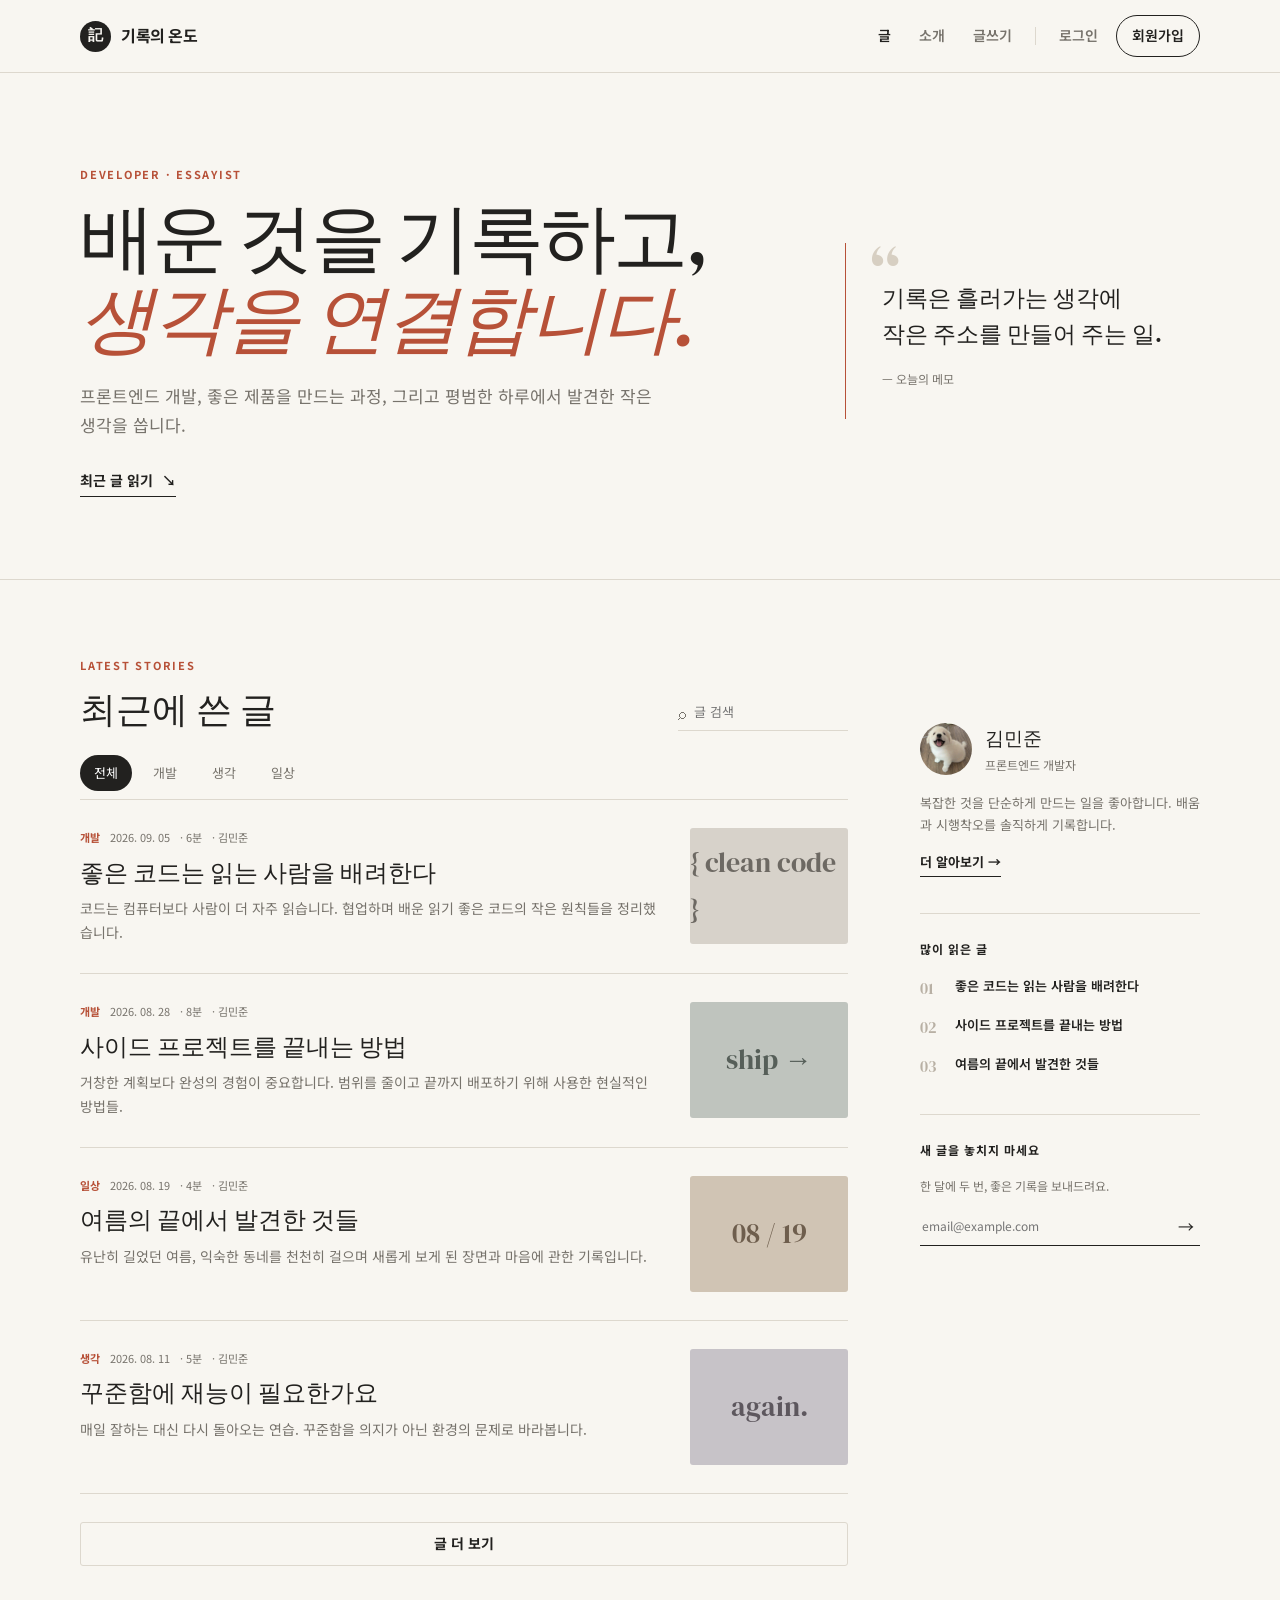
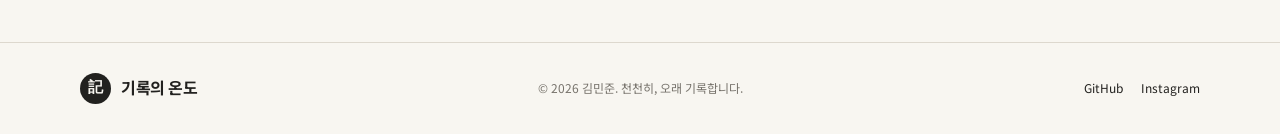
==== commit e95b3635: "블로그 글 작성 및 발행, 상세 페이지 동적 연동 기능 구현" ====
--- a/index.html
+++ b/index.html
@@ -35,7 +35,7 @@
         <aside class="sidebar" aria-label="블로그 정보">
           <div class="author-mini"><img src="assets/images/images.jfif" alt="김민준 프로필" /><div><strong>김민준</strong><p>프론트엔드 개발자</p></div></div>
           <p class="sidebar-copy">복잡한 것을 단순하게 만드는 일을 좋아합니다. 배움과 시행착오를 솔직하게 기록합니다.</p><a class="text-link small" href="profile.html">더 알아보기 →</a>
-          <div class="sidebar-block"><p class="sidebar-title">많이 읽은 글</p><ol class="popular-list"><li><span>01</span><a href="post-detail.html">좋은 코드는 읽는 사람을 배려한다</a></li><li><span>02</span><a href="post-detail.html">사이드 프로젝트를 끝내는 방법</a></li><li><span>03</span><a href="post-detail.html">작은 습관이 만든 큰 변화</a></li></ol></div>
+          <div class="sidebar-block"><p class="sidebar-title">많이 읽은 글</p><ol class="popular-list"><li><span>01</span><a href="post-detail.html?id=post-1">좋은 코드는 읽는 사람을 배려한다</a></li><li><span>02</span><a href="post-detail.html?id=post-2">사이드 프로젝트를 끝내는 방법</a></li><li><span>03</span><a href="post-detail.html?id=post-3">여름의 끝에서 발견한 것들</a></li></ol></div>
           <div class="newsletter"><p class="sidebar-title">새 글을 놓치지 마세요</p><p>한 달에 두 번, 좋은 기록을 보내드려요.</p><form class="inline-form" data-demo-form data-message="구독 신청이 완료되었습니다."><label class="sr-only" for="subscribe-email">이메일</label><input id="subscribe-email" type="email" placeholder="email@example.com" required /><button type="submit" aria-label="구독 신청">→</button></form><p class="form-status" role="status"></p></div>
         </aside>
       </div>
--- a/css/style.css
+++ b/css/style.css
@@ -30,3 +30,11 @@
 .auth-notice-card h2{margin:8px 0 10px;font-family:var(--serif);font-size:28px}
 .auth-notice-desc{color:var(--muted);font-size:14px;margin-bottom:24px}
 .auth-notice-actions{display:flex;justify-content:center;gap:12px}
+.editor-top-left{display:flex;align-items:center;gap:14px}
+.editor-divider{color:var(--line);user-select:none}
+.editor-mode-label{font-size:13px;font-weight:600;color:var(--muted)}
+.author-notice-bar{display:flex;justify-content:space-between;align-items:center;padding:12px 0;margin-bottom:15px;border-bottom:1px dashed var(--line);font-size:13px;color:var(--muted)}
+.author-notice-bar strong{color:var(--ink)}
+.author-notice-bar a{color:var(--accent);font-weight:600;margin-left:6px}
+.button.text-button{border:0;background:transparent;color:var(--muted);padding:8px 12px}
+.button.text-button:hover{color:var(--ink);background:transparent}
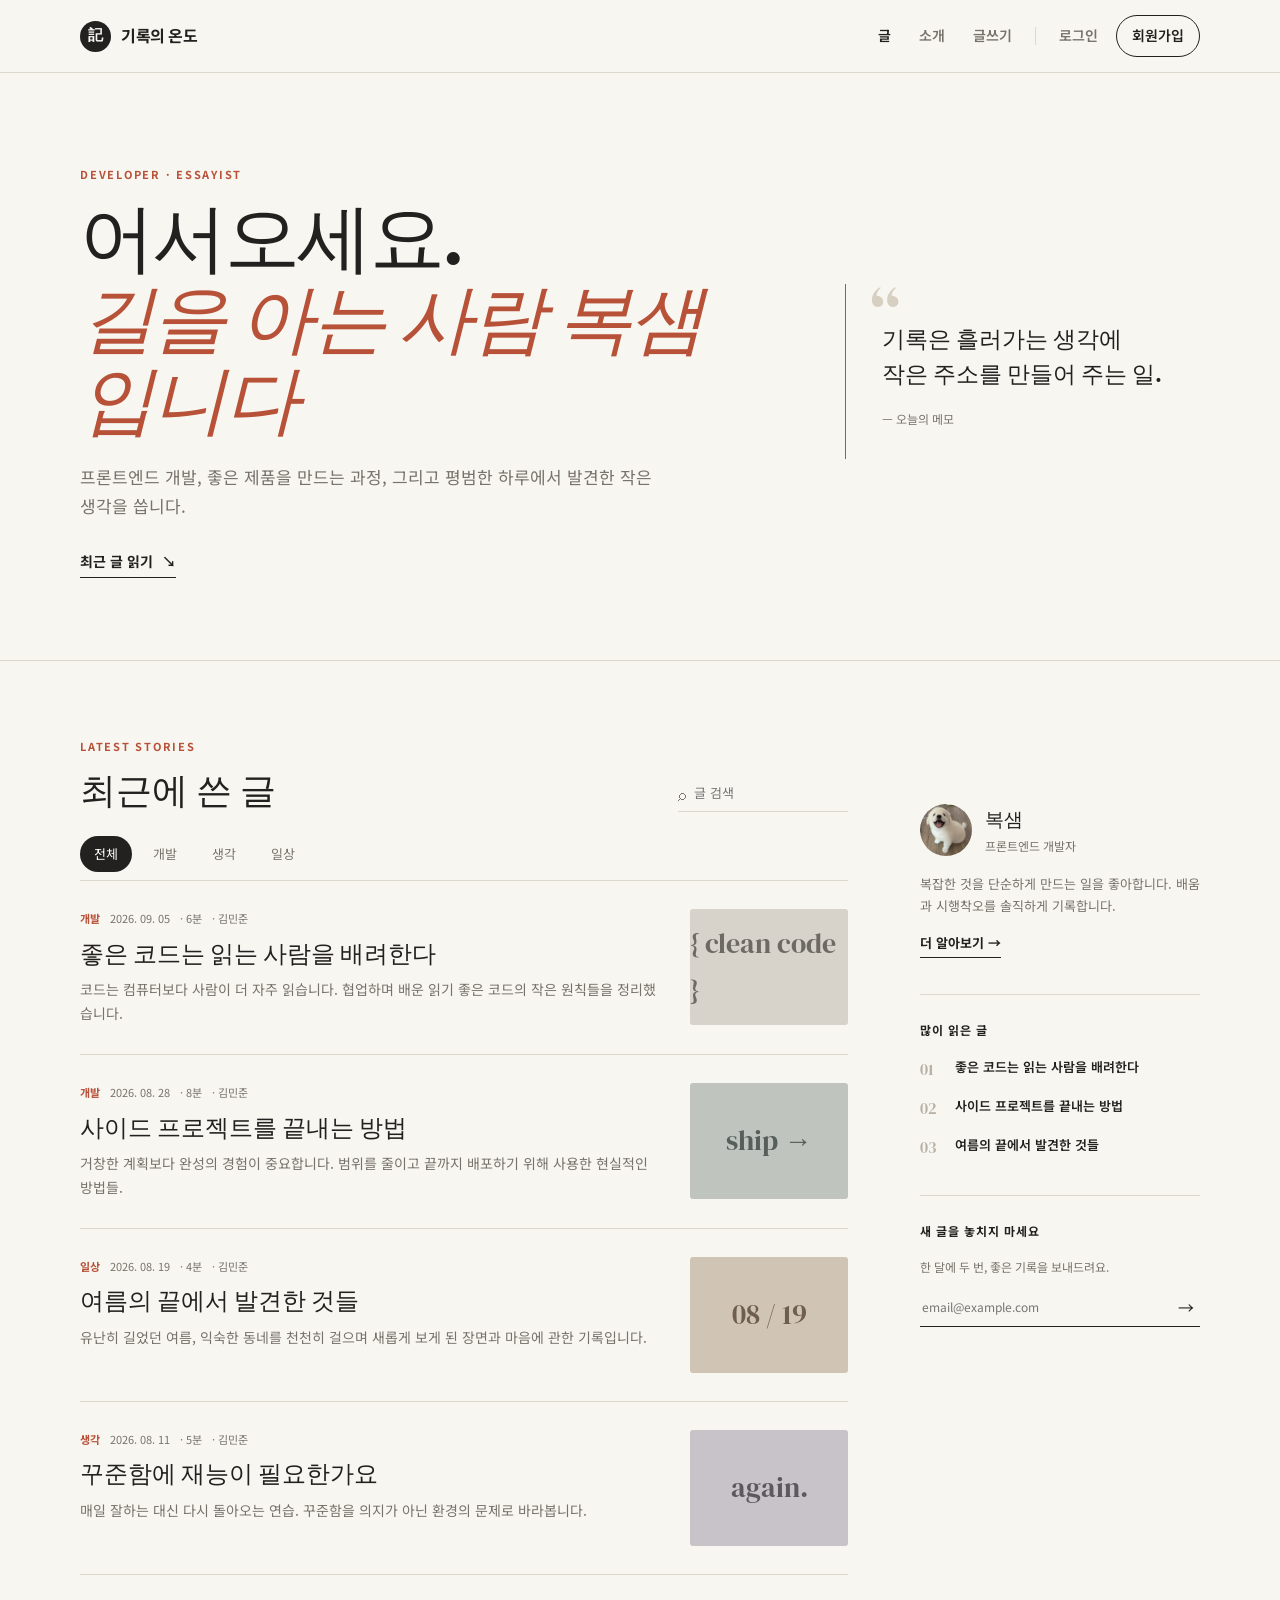
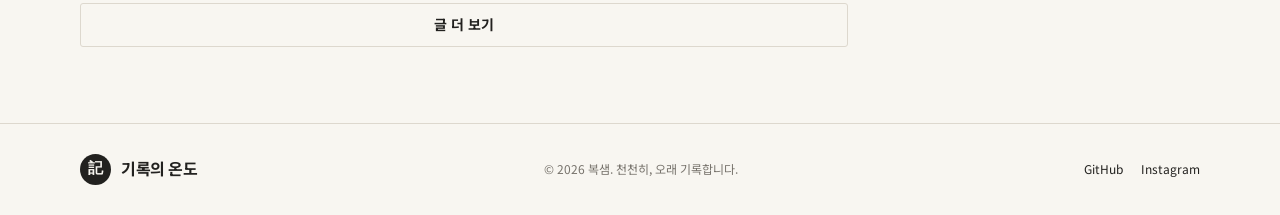
==== commit b7f148ef: "메인 인사말을 '어서오세요. 길을 아는 사람 복샘입니다'로 변경 및 작성자명 동기화" ====
--- a/index.html
+++ b/index.html
@@ -21,7 +21,7 @@
   <main>
     <section class="blog-hero">
       <div class="container hero-layout">
-        <div><p class="eyebrow">DEVELOPER · ESSAYIST</p><h1>배운 것을 기록하고,<br /><em>생각을 연결합니다.</em></h1><p class="hero-description">프론트엔드 개발, 좋은 제품을 만드는 과정, 그리고 평범한 하루에서 발견한 작은 생각을 씁니다.</p><a class="text-link" href="#latest">최근 글 읽기 <span aria-hidden="true">↘</span></a></div>
+        <div><p class="eyebrow">DEVELOPER · ESSAYIST</p><h1>어서오세요.<br /><em>길을 아는 사람 복샘입니다</em></h1><p class="hero-description">프론트엔드 개발, 좋은 제품을 만드는 과정, 그리고 평범한 하루에서 발견한 작은 생각을 씁니다.</p><a class="text-link" href="#latest">최근 글 읽기 <span aria-hidden="true">↘</span></a></div>
         <blockquote class="hero-note"><span class="quote-mark">“</span><p>기록은 흘러가는 생각에<br />작은 주소를 만들어 주는 일.</p><footer>— 오늘의 메모</footer></blockquote>
       </div>
     </section>
@@ -33,7 +33,7 @@
           <div id="post-list" class="post-list" aria-live="polite"></div><p id="empty-state" class="empty-state" hidden>조건에 맞는 글이 없습니다.</p><button id="load-more" class="button secondary wide" type="button">글 더 보기</button>
         </div>
         <aside class="sidebar" aria-label="블로그 정보">
-          <div class="author-mini"><img src="assets/images/images.jfif" alt="김민준 프로필" /><div><strong>김민준</strong><p>프론트엔드 개발자</p></div></div>
+          <div class="author-mini"><img src="assets/images/images.jfif" alt="복샘 프로필" /><div><strong>복샘</strong><p>프론트엔드 개발자</p></div></div>
           <p class="sidebar-copy">복잡한 것을 단순하게 만드는 일을 좋아합니다. 배움과 시행착오를 솔직하게 기록합니다.</p><a class="text-link small" href="profile.html">더 알아보기 →</a>
           <div class="sidebar-block"><p class="sidebar-title">많이 읽은 글</p><ol class="popular-list"><li><span>01</span><a href="post-detail.html?id=post-1">좋은 코드는 읽는 사람을 배려한다</a></li><li><span>02</span><a href="post-detail.html?id=post-2">사이드 프로젝트를 끝내는 방법</a></li><li><span>03</span><a href="post-detail.html?id=post-3">여름의 끝에서 발견한 것들</a></li></ol></div>
           <div class="newsletter"><p class="sidebar-title">새 글을 놓치지 마세요</p><p>한 달에 두 번, 좋은 기록을 보내드려요.</p><form class="inline-form" data-demo-form data-message="구독 신청이 완료되었습니다."><label class="sr-only" for="subscribe-email">이메일</label><input id="subscribe-email" type="email" placeholder="email@example.com" required /><button type="submit" aria-label="구독 신청">→</button></form><p class="form-status" role="status"></p></div>
@@ -41,7 +41,7 @@
       </div>
     </section>
   </main>
-  <footer class="site-footer"><div class="container footer-inner"><a class="brand" href="index.html"><span class="brand-mark">記</span><span>기록의 온도</span></a><p>© 2026 김민준. 천천히, 오래 기록합니다.</p><div><a href="#">GitHub</a><a href="#">Instagram</a></div></div></footer>
+  <footer class="site-footer"><div class="container footer-inner"><a class="brand" href="index.html"><span class="brand-mark">記</span><span>기록의 온도</span></a><p>© 2026 복샘. 천천히, 오래 기록합니다.</p><div><a href="https://github.com/ohenrosang-a11y/0901_project" target="_blank" rel="noreferrer">GitHub</a><a href="#">Instagram</a></div></div></footer>
   <script src="js/main.js"></script>
 </body>
 </html>
--- a/css/style.css
+++ b/css/style.css
@@ -38,3 +38,27 @@
 .author-notice-bar a{color:var(--accent);font-weight:600;margin-left:6px}
 .button.text-button{border:0;background:transparent;color:var(--muted);padding:8px 12px}
 .button.text-button:hover{color:var(--ink);background:transparent}
+.my-posts-card{margin-top:28px}
+.my-posts-header{display:flex;justify-content:space-between;align-items:center;margin-bottom:22px;padding-bottom:16px;border-bottom:1px solid var(--line)}
+.section-title{margin:0;font-family:var(--serif);font-size:24px;font-weight:400}
+.section-desc{margin:4px 0 0;color:var(--muted);font-size:13px}
+.post-count-badge{padding:4px 12px;background:var(--soft);border-radius:99px;font-size:13px;font-weight:700;color:var(--ink)}
+.my-posts-list{display:flex;flex-direction:column;gap:14px}
+.my-post-item{display:flex;justify-content:space-between;align-items:center;gap:20px;padding:18px 20px;border:1px solid var(--line);border-radius:6px;background:var(--paper);transition:border-color .2s}
+.my-post-item:hover{border-color:var(--ink)}
+.my-post-info{flex:1;min-width:0}
+.my-post-meta{display:flex;align-items:center;gap:8px;font-size:12px;color:var(--muted);margin-bottom:6px}
+.my-post-title{margin:0 0 6px;font-family:var(--serif);font-size:19px;font-weight:400}
+.my-post-title a:hover{color:var(--accent)}
+.my-post-excerpt{margin:0;font-size:13px;color:var(--muted);overflow:hidden;text-overflow:ellipsis;white-space:nowrap;max-width:540px}
+.my-post-actions{display:flex;align-items:center;gap:8px;flex-shrink:0}
+.btn-sm{min-height:34px;padding:5px 12px;font-size:12px;border-radius:4px}
+.btn-delete{color:#c0392b;border-color:#f5c6cb}
+.btn-delete:hover{background:#fdf2f0;border-color:#c0392b}
+.my-posts-empty{text-align:center;padding:45px 20px;color:var(--muted)}
+.my-posts-empty p{margin-bottom:16px}
+.article-actions{display:flex;gap:10px;justify-content:center;margin-top:16px}
+@media(max-width:680px){.my-post-item{flex-direction:column;align-items:flex-start;gap:14px}.my-post-actions{width:100%;justify-content:flex-end}.my-post-excerpt{max-width:100%}}
+.post-item{cursor:pointer;transition:border-color .15s ease}
+.post-item:hover{border-bottom-color:var(--ink)}
+.post-badge-new{display:inline-block;padding:2px 7px;font-size:10px;font-weight:700;color:#fff;background:var(--accent);border-radius:99px;margin-left:6px;vertical-align:middle;letter-spacing:.04em}
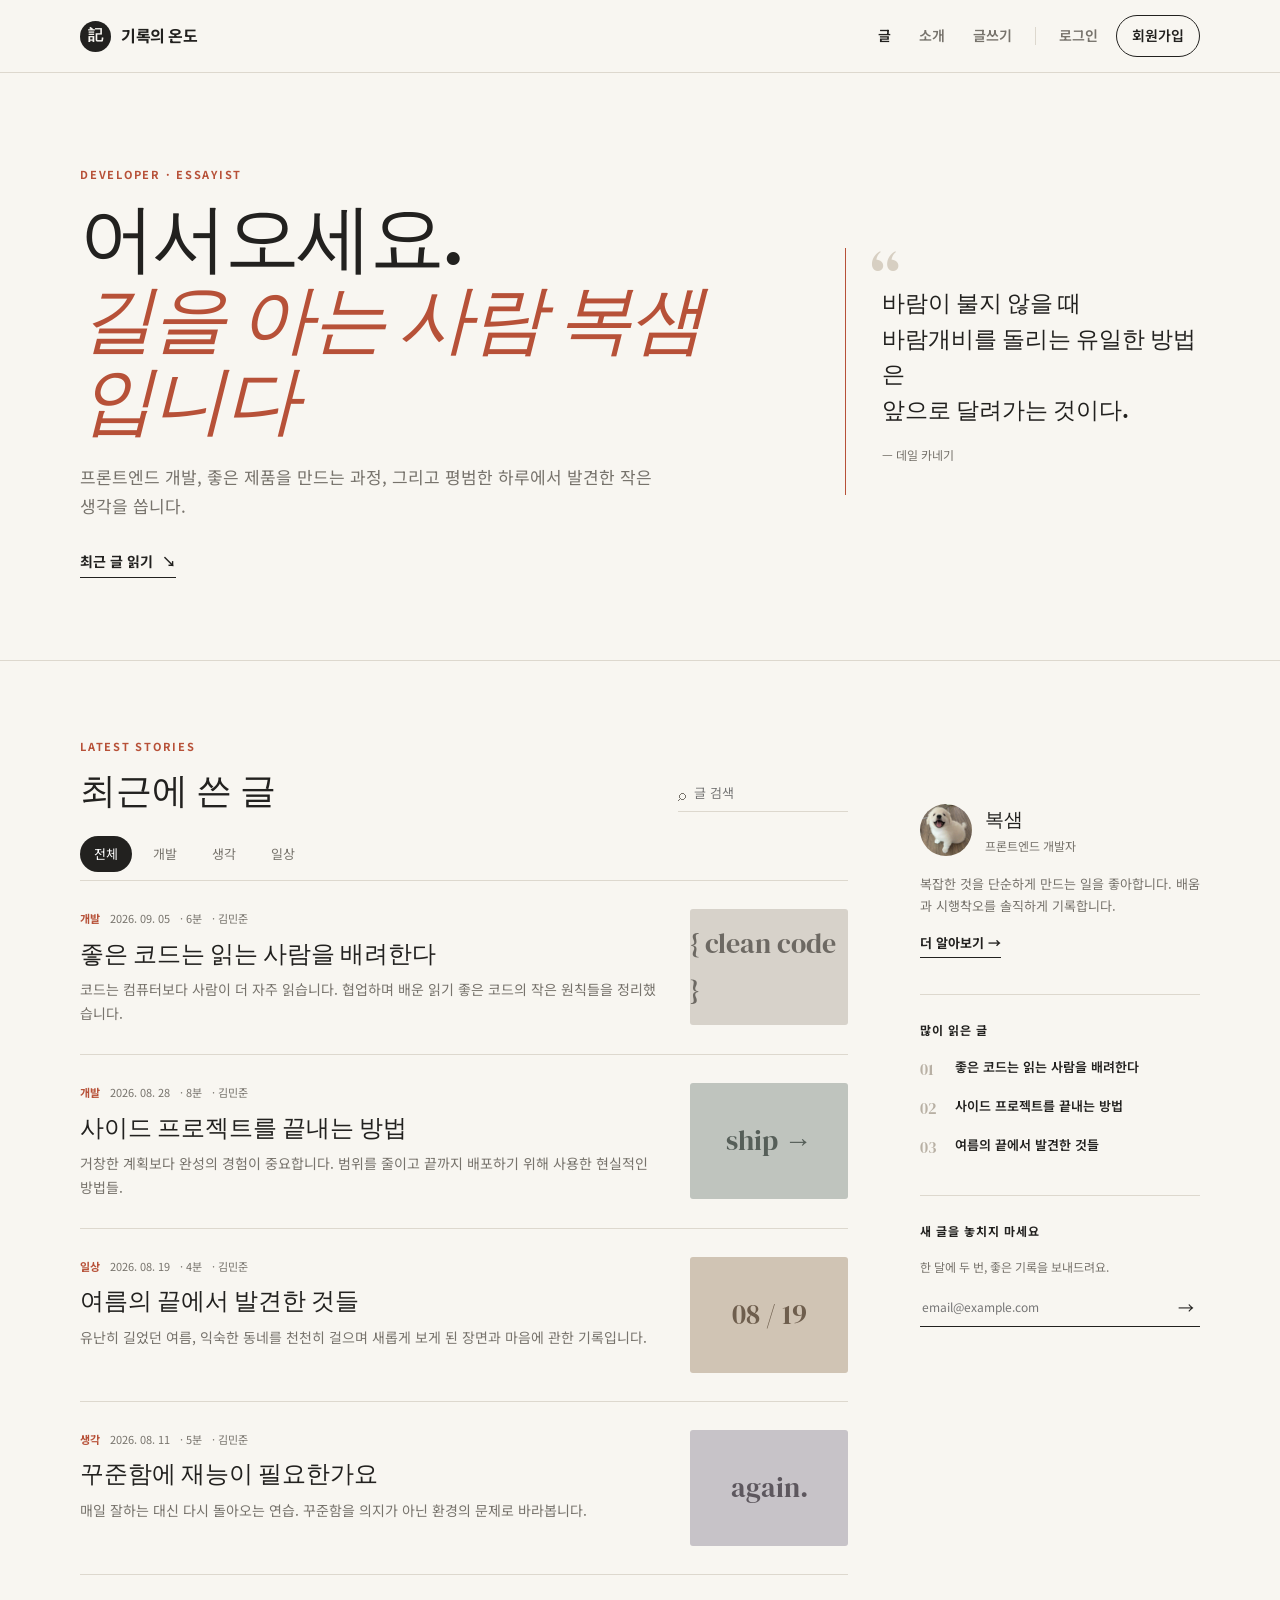
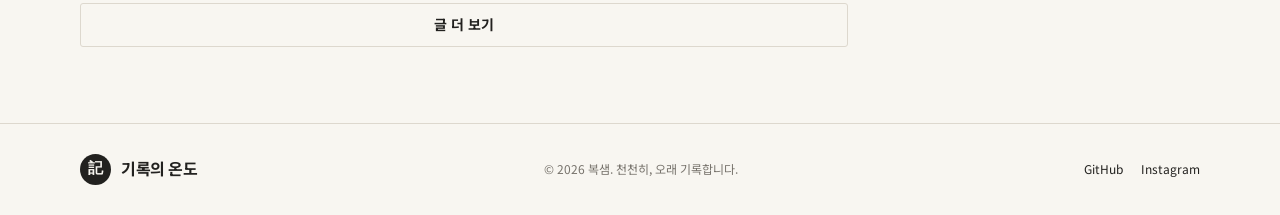
==== commit 969b5e24: "오늘의 메모 문구를 데일 카네기 명언으로 변경" ====
--- a/index.html
+++ b/index.html
@@ -22,7 +22,7 @@
     <section class="blog-hero">
       <div class="container hero-layout">
         <div><p class="eyebrow">DEVELOPER · ESSAYIST</p><h1>어서오세요.<br /><em>길을 아는 사람 복샘입니다</em></h1><p class="hero-description">프론트엔드 개발, 좋은 제품을 만드는 과정, 그리고 평범한 하루에서 발견한 작은 생각을 씁니다.</p><a class="text-link" href="#latest">최근 글 읽기 <span aria-hidden="true">↘</span></a></div>
-        <blockquote class="hero-note"><span class="quote-mark">“</span><p>기록은 흘러가는 생각에<br />작은 주소를 만들어 주는 일.</p><footer>— 오늘의 메모</footer></blockquote>
+        <blockquote class="hero-note"><span class="quote-mark">“</span><p>바람이 불지 않을 때<br />바람개비를 돌리는 유일한 방법은<br />앞으로 달려가는 것이다.</p><footer>— 데일 카네기</footer></blockquote>
       </div>
     </section>
     <section class="section" id="latest">
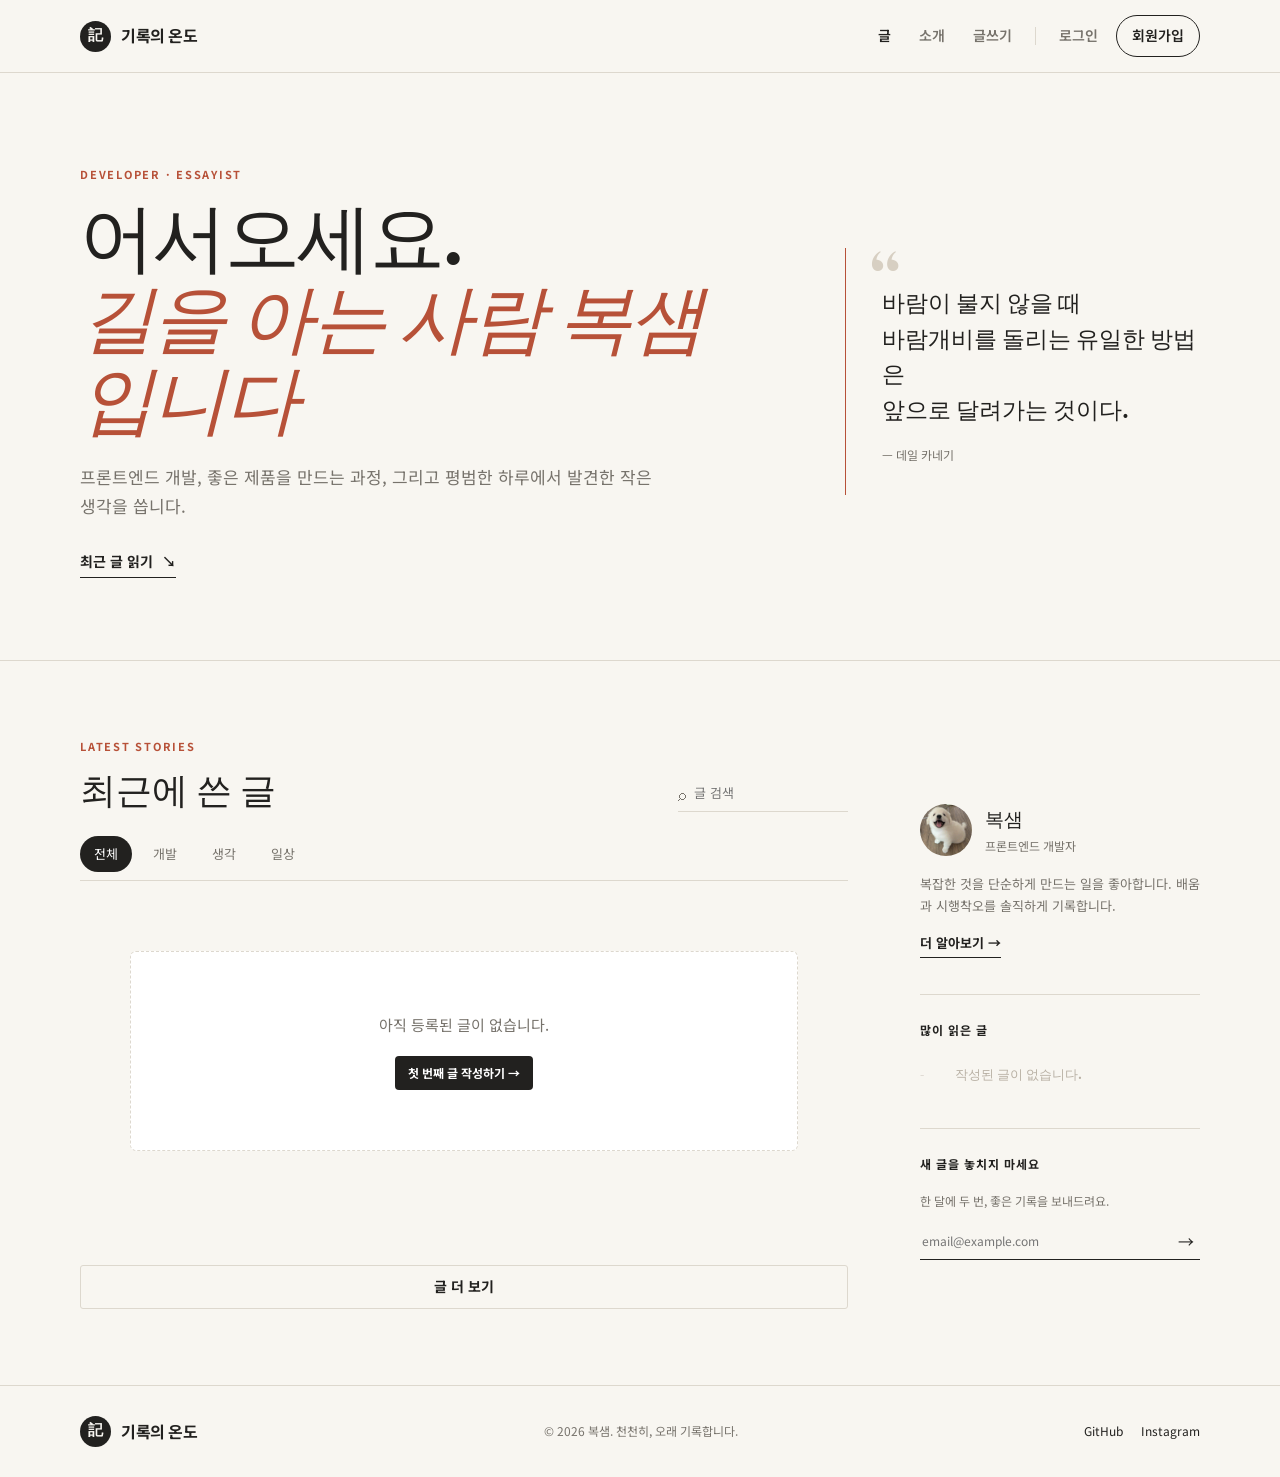
==== commit 87711459: "더미 데이터 전면 제거 및 로컬스토리지 임시저장·페이지 렌더링 성능 최적화" ====
--- a/index.html
+++ b/index.html
@@ -3,8 +3,11 @@
 <head>
   <meta charset="UTF-8" />
   <meta name="viewport" content="width=device-width, initial-scale=1.0" />
-  <meta name="description" content="개발과 일상의 발견을 기록하는 민준의 개인 블로그" />
-  <title>기록의 온도 — 민준의 블로그</title>
+  <meta name="description" content="개발과 일상의 발견을 기록하는 복샘의 개인 블로그" />
+  <title>기록의 온도 — 복샘의 블로그</title>
+  <link rel="preconnect" href="https://fonts.googleapis.com" />
+  <link rel="preconnect" href="https://fonts.gstatic.com" crossorigin />
+  <link rel="stylesheet" href="https://fonts.googleapis.com/css2?family=DM+Serif+Display:ital@0;1&family=Noto+Sans+KR:wght@400;500;600;700&display=swap" />
   <link rel="stylesheet" href="css/style.css" />
 </head>
 <body data-page="posts">
@@ -35,7 +38,7 @@
         <aside class="sidebar" aria-label="블로그 정보">
           <div class="author-mini"><img src="assets/images/images.jfif" alt="복샘 프로필" /><div><strong>복샘</strong><p>프론트엔드 개발자</p></div></div>
           <p class="sidebar-copy">복잡한 것을 단순하게 만드는 일을 좋아합니다. 배움과 시행착오를 솔직하게 기록합니다.</p><a class="text-link small" href="profile.html">더 알아보기 →</a>
-          <div class="sidebar-block"><p class="sidebar-title">많이 읽은 글</p><ol class="popular-list"><li><span>01</span><a href="post-detail.html?id=post-1">좋은 코드는 읽는 사람을 배려한다</a></li><li><span>02</span><a href="post-detail.html?id=post-2">사이드 프로젝트를 끝내는 방법</a></li><li><span>03</span><a href="post-detail.html?id=post-3">여름의 끝에서 발견한 것들</a></li></ol></div>
+          <div class="sidebar-block"><p class="sidebar-title">많이 읽은 글</p><ol class="popular-list" id="popular-list"></ol></div>
           <div class="newsletter"><p class="sidebar-title">새 글을 놓치지 마세요</p><p>한 달에 두 번, 좋은 기록을 보내드려요.</p><form class="inline-form" data-demo-form data-message="구독 신청이 완료되었습니다."><label class="sr-only" for="subscribe-email">이메일</label><input id="subscribe-email" type="email" placeholder="email@example.com" required /><button type="submit" aria-label="구독 신청">→</button></form><p class="form-status" role="status"></p></div>
         </aside>
       </div>
--- a/css/style.css
+++ b/css/style.css
@@ -1,5 +1,4 @@
-@import url('https://fonts.googleapis.com/css2?family=DM+Serif+Display:ital@0;1&family=Noto+Sans+KR:wght@400;500;600;700&display=swap');
-:root{--ink:#22211f;--muted:#77736c;--paper:#f8f6f1;--white:#fff;--line:#ddd8ce;--accent:#b75138;--soft:#efebe3;--serif:"DM Serif Display","Noto Serif KR",Georgia,serif;--sans:"Noto Sans KR",Arial,sans-serif;--shadow:0 18px 50px rgba(50,42,30,.08)}
+:root{--ink:#22211f;--muted:#77736c;--paper:#f8f6f1;--white:#fff;--line:#ddd8ce;--accent:#b75138;--soft:#efebe3;--serif:"DM Serif Display","Noto Serif KR",-apple-system-ui-serif,Georgia,serif;--sans:"Noto Sans KR",-apple-system,BlinkMacSystemFont,"Segoe UI",Roboto,"Apple SD Gothic Neo",sans-serif;--shadow:0 18px 50px rgba(50,42,30,.08)}
 *{box-sizing:border-box}html{scroll-behavior:smooth}body{margin:0;background:var(--paper);color:var(--ink);font-family:var(--sans);line-height:1.7}a{color:inherit;text-decoration:none}img{display:block;max-width:100%}button,input,textarea,select{font:inherit}button{color:inherit}h1,h2,h3,p{margin-top:0}.container{width:min(1120px,calc(100% - 40px));margin:0 auto}.sr-only{position:absolute;width:1px;height:1px;padding:0;margin:-1px;overflow:hidden;clip:rect(0,0,0,0);white-space:nowrap;border:0}
 .site-header{position:sticky;top:0;z-index:20;background:rgba(248,246,241,.94);border-bottom:1px solid var(--line);backdrop-filter:blur(14px)}.header-inner{display:flex;align-items:center;justify-content:space-between;min-height:72px}.brand{display:inline-flex;align-items:center;gap:10px;font-weight:700;letter-spacing:-.03em}.brand-mark{display:grid;place-items:center;width:31px;height:31px;background:var(--ink);color:var(--paper);font-family:serif;border-radius:50%;font-size:15px}.site-nav{display:flex;align-items:center;gap:8px}.site-nav a{padding:8px 10px;color:var(--muted);font-size:14px;font-weight:600}.site-nav a:hover,.site-nav a.active{color:var(--ink)}.site-nav .nav-cta{padding:8px 15px;border:1px solid var(--ink);border-radius:999px;color:var(--ink)}.nav-divider{width:1px;height:18px;background:var(--line);margin:0 5px}.menu-toggle{display:none;border:0;background:none;padding:8px}.menu-toggle span{display:block;width:22px;height:2px;margin:4px;background:var(--ink)}
 .blog-hero{padding:92px 0 82px;border-bottom:1px solid var(--line)}.hero-layout{display:grid;grid-template-columns:1.45fr .75fr;gap:80px;align-items:center}.eyebrow{margin-bottom:13px;color:var(--accent);font-size:11px;font-weight:700;letter-spacing:.16em}.blog-hero h1{max-width:720px;margin-bottom:23px;font-family:var(--serif);font-size:clamp(45px,6.3vw,75px);font-weight:400;line-height:1.08;letter-spacing:-.035em}.blog-hero h1 em{color:var(--accent);font-weight:400}.hero-description{max-width:580px;margin-bottom:27px;color:var(--muted);font-size:17px}.text-link{display:inline-flex;gap:9px;align-items:center;padding-bottom:3px;border-bottom:1px solid currentColor;color:var(--ink);font-size:14px;font-weight:700}.text-link.small{font-size:13px}.hero-note{position:relative;margin:0;padding:38px 0 30px 36px;border-left:1px solid var(--accent);font-family:var(--serif)}.hero-note .quote-mark{position:absolute;top:-5px;left:24px;color:#d7cfc2;font-size:72px;line-height:1}.hero-note p{position:relative;margin:0 0 16px;font-size:23px;line-height:1.55}.hero-note footer{color:var(--muted);font-family:var(--sans);font-size:12px}
@@ -62,3 +61,12 @@
 .post-item{cursor:pointer;transition:border-color .15s ease}
 .post-item:hover{border-bottom-color:var(--ink)}
 .post-badge-new{display:inline-block;padding:2px 7px;font-size:10px;font-weight:700;color:#fff;background:var(--accent);border-radius:99px;margin-left:6px;vertical-align:middle;letter-spacing:.04em}
+.popular-list .no-popular-posts{color:var(--muted);font-size:13px;padding:8px 0}
+.post-not-found{text-align:center;padding:80px 20px;max-width:600px;margin:0 auto}
+.post-not-found h1{font-family:var(--serif);font-size:32px;margin-bottom:12px}
+.post-not-found p{color:var(--muted);margin-bottom:24px}
+.draft-status{transition:color .2s ease;font-size:12px}
+.draft-status.saving{color:var(--accent)}
+.draft-status.saved{color:#2e7d32}
+.empty-state-box{text-align:center;padding:60px 20px;background:var(--white);border:1px dashed var(--line);border-radius:6px;margin:20px 0}
+.empty-state-box p{color:var(--muted);margin-bottom:18px;font-size:15px}
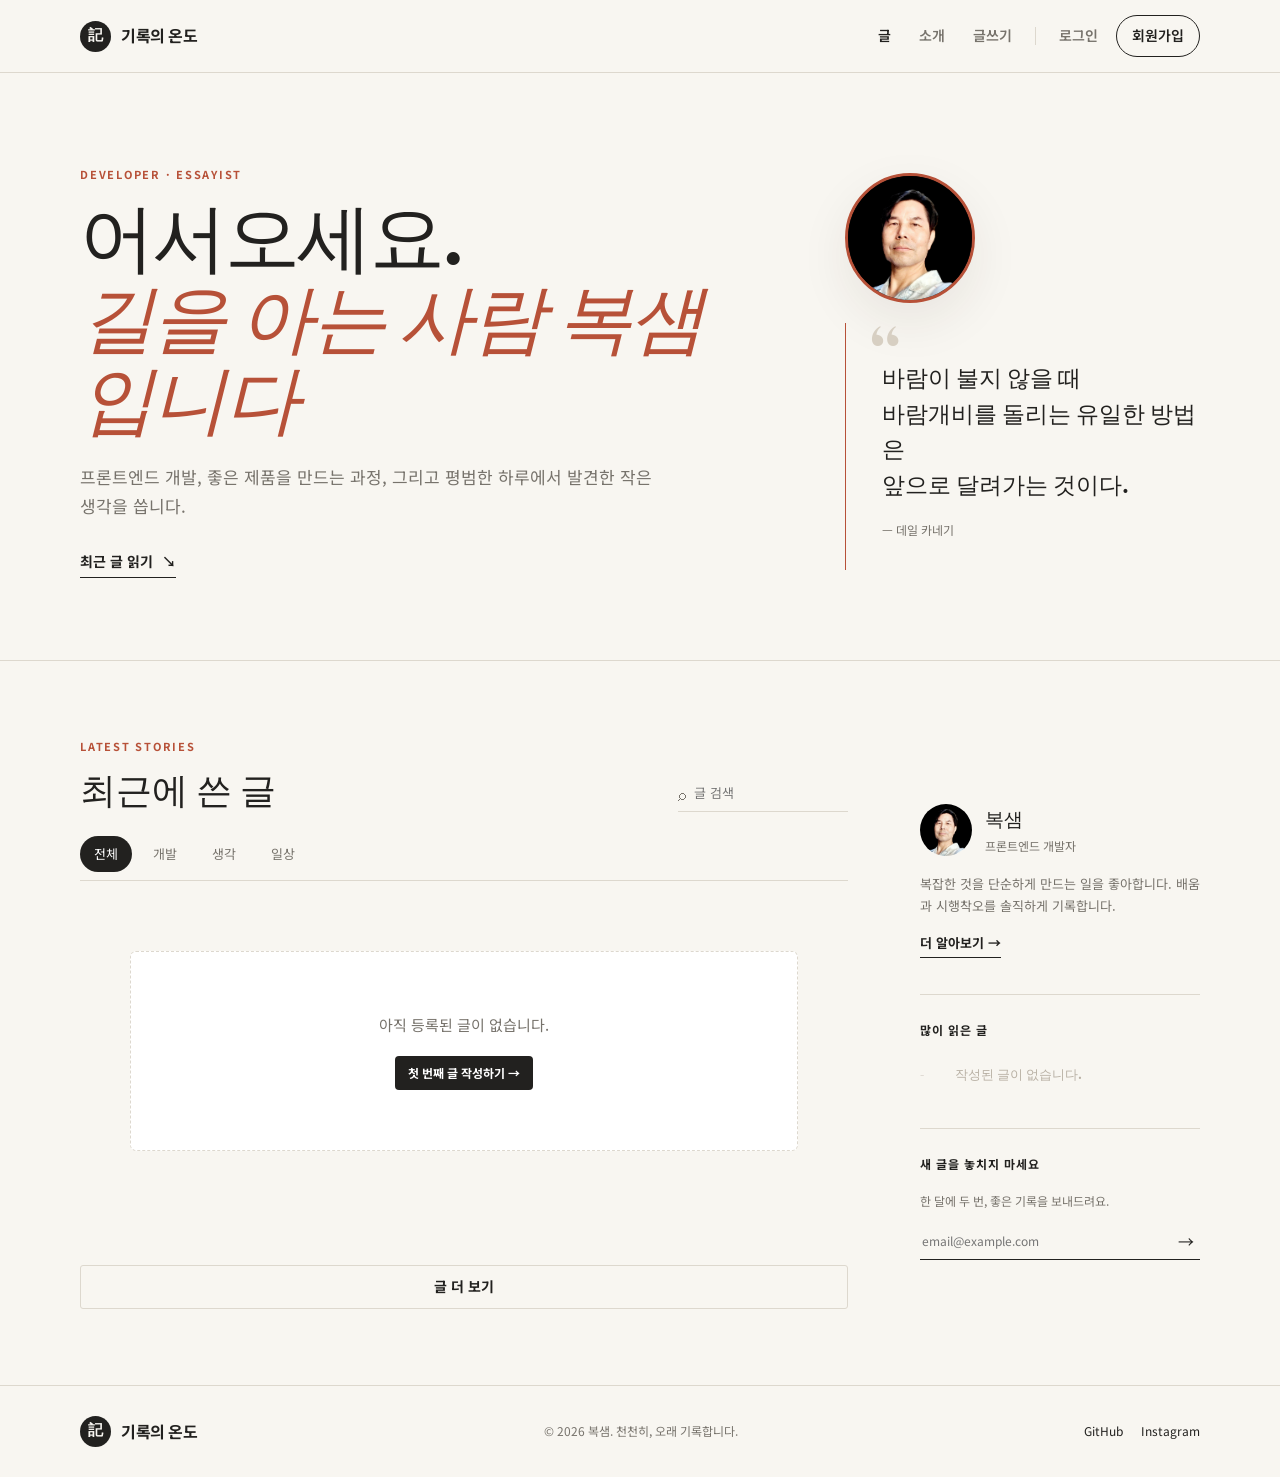
==== commit d76d94eb: "상지대학교 복샘(이희복 교수님) 프로필 사진 적용 및 첫 페이지(Hero/Sidebar) 반영" ====
--- a/index.html
+++ b/index.html
@@ -24,8 +24,22 @@
   <main>
     <section class="blog-hero">
       <div class="container hero-layout">
-        <div><p class="eyebrow">DEVELOPER · ESSAYIST</p><h1>어서오세요.<br /><em>길을 아는 사람 복샘입니다</em></h1><p class="hero-description">프론트엔드 개발, 좋은 제품을 만드는 과정, 그리고 평범한 하루에서 발견한 작은 생각을 씁니다.</p><a class="text-link" href="#latest">최근 글 읽기 <span aria-hidden="true">↘</span></a></div>
-        <blockquote class="hero-note"><span class="quote-mark">“</span><p>바람이 불지 않을 때<br />바람개비를 돌리는 유일한 방법은<br />앞으로 달려가는 것이다.</p><footer>— 데일 카네기</footer></blockquote>
+        <div>
+          <p class="eyebrow">DEVELOPER · ESSAYIST</p>
+          <h1>어서오세요.<br /><em>길을 아는 사람 복샘입니다</em></h1>
+          <p class="hero-description">프론트엔드 개발, 좋은 제품을 만드는 과정, 그리고 평범한 하루에서 발견한 작은 생각을 씁니다.</p>
+          <a class="text-link" href="#latest">최근 글 읽기 <span aria-hidden="true">↘</span></a>
+        </div>
+        <div class="hero-profile-box">
+          <div class="hero-avatar-wrap">
+            <img src="assets/images/boksem.jpg" alt="복샘 프로필 사진" class="hero-avatar" />
+          </div>
+          <blockquote class="hero-note">
+            <span class="quote-mark">“</span>
+            <p>바람이 불지 않을 때<br />바람개비를 돌리는 유일한 방법은<br />앞으로 달려가는 것이다.</p>
+            <footer>— 데일 카네기</footer>
+          </blockquote>
+        </div>
       </div>
     </section>
     <section class="section" id="latest">
@@ -36,7 +50,7 @@
           <div id="post-list" class="post-list" aria-live="polite"></div><p id="empty-state" class="empty-state" hidden>조건에 맞는 글이 없습니다.</p><button id="load-more" class="button secondary wide" type="button">글 더 보기</button>
         </div>
         <aside class="sidebar" aria-label="블로그 정보">
-          <div class="author-mini"><img src="assets/images/images.jfif" alt="복샘 프로필" /><div><strong>복샘</strong><p>프론트엔드 개발자</p></div></div>
+          <div class="author-mini"><img src="assets/images/boksem.jpg" alt="복샘 프로필 사진" /><div><strong>복샘</strong><p>프론트엔드 개발자</p></div></div>
           <p class="sidebar-copy">복잡한 것을 단순하게 만드는 일을 좋아합니다. 배움과 시행착오를 솔직하게 기록합니다.</p><a class="text-link small" href="profile.html">더 알아보기 →</a>
           <div class="sidebar-block"><p class="sidebar-title">많이 읽은 글</p><ol class="popular-list" id="popular-list"></ol></div>
           <div class="newsletter"><p class="sidebar-title">새 글을 놓치지 마세요</p><p>한 달에 두 번, 좋은 기록을 보내드려요.</p><form class="inline-form" data-demo-form data-message="구독 신청이 완료되었습니다."><label class="sr-only" for="subscribe-email">이메일</label><input id="subscribe-email" type="email" placeholder="email@example.com" required /><button type="submit" aria-label="구독 신청">→</button></form><p class="form-status" role="status"></p></div>
--- a/css/style.css
+++ b/css/style.css
@@ -70,3 +70,7 @@
 .draft-status.saved{color:#2e7d32}
 .empty-state-box{text-align:center;padding:60px 20px;background:var(--white);border:1px dashed var(--line);border-radius:6px;margin:20px 0}
 .empty-state-box p{color:var(--muted);margin-bottom:18px;font-size:15px}
+.hero-profile-box{display:flex;flex-direction:column;gap:20px}
+.hero-avatar-wrap{width:130px;height:130px;border-radius:50%;overflow:hidden;border:3px solid var(--accent);box-shadow:var(--shadow);background:#111}
+.hero-avatar{width:100%;height:100%;object-fit:cover;object-position:center 15%;display:block}
+.author-mini img,.profile-photo,.profile-image{object-position:center 15%}
